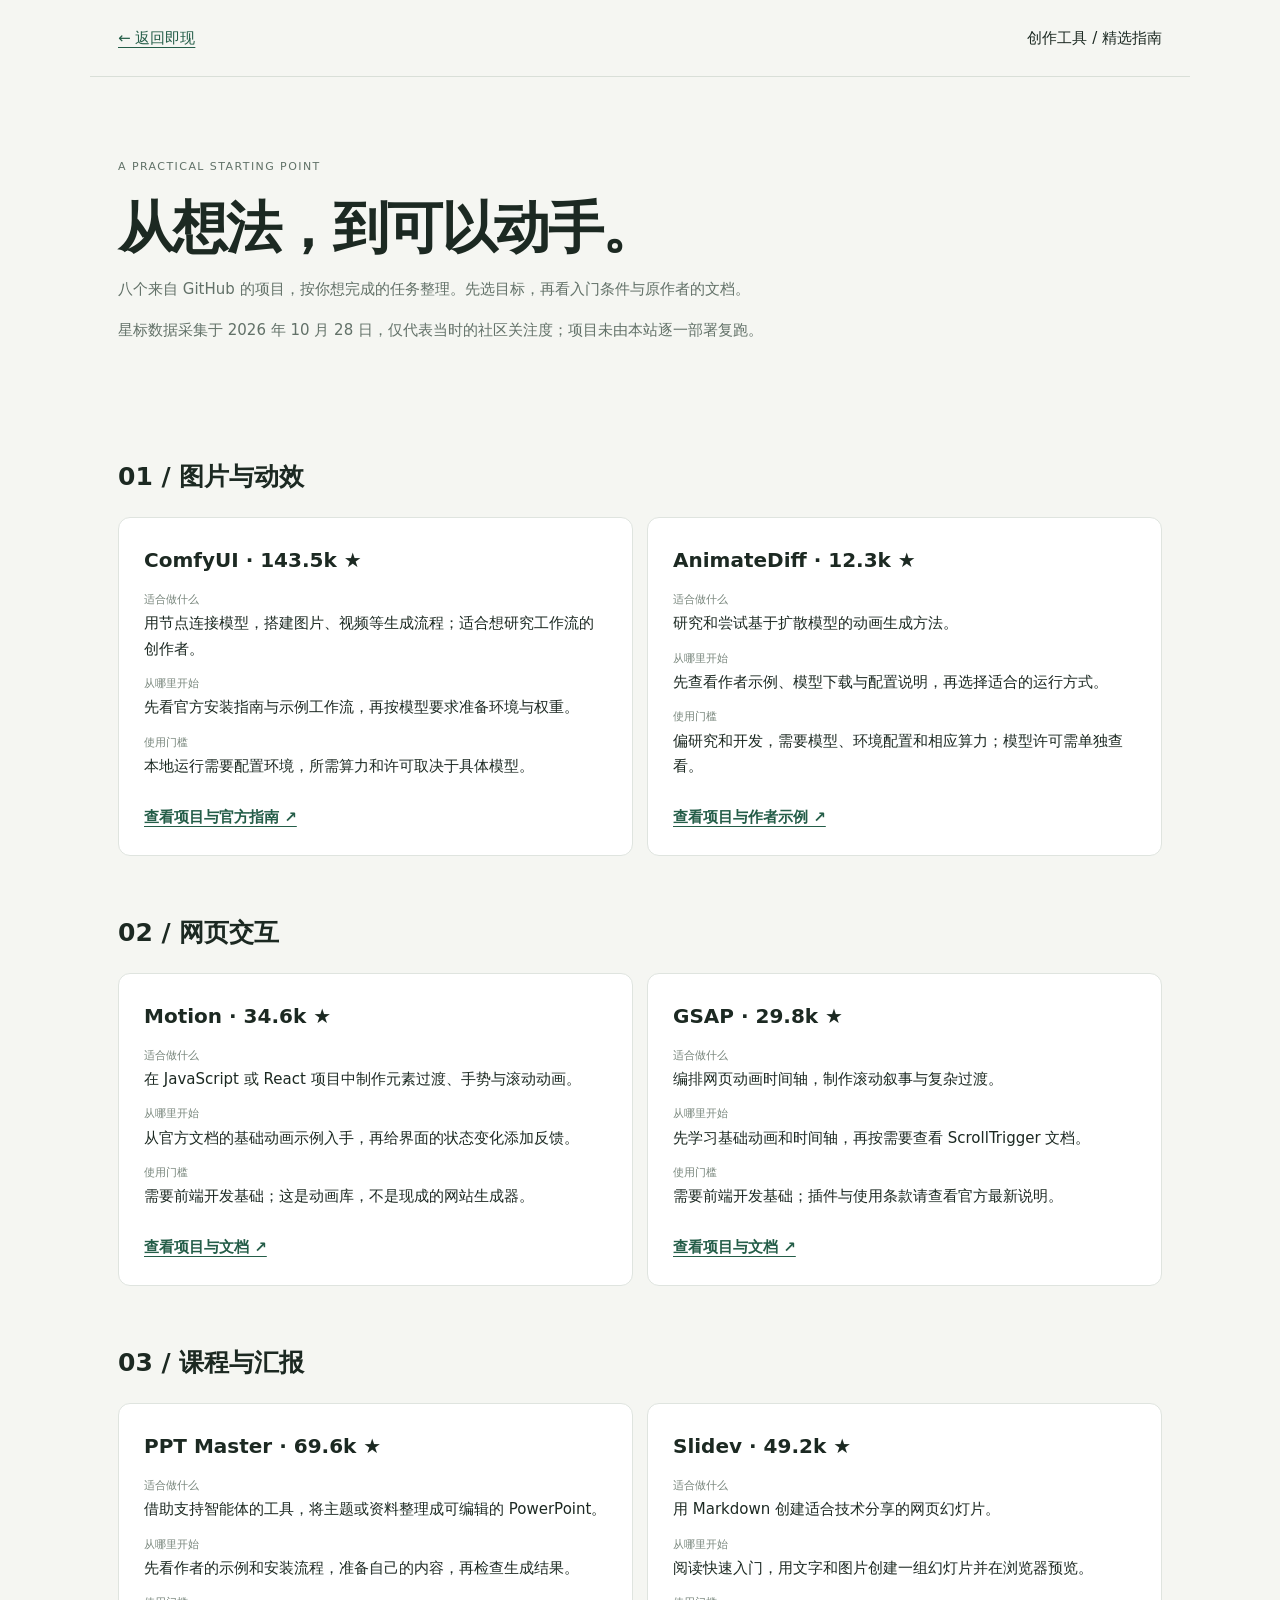
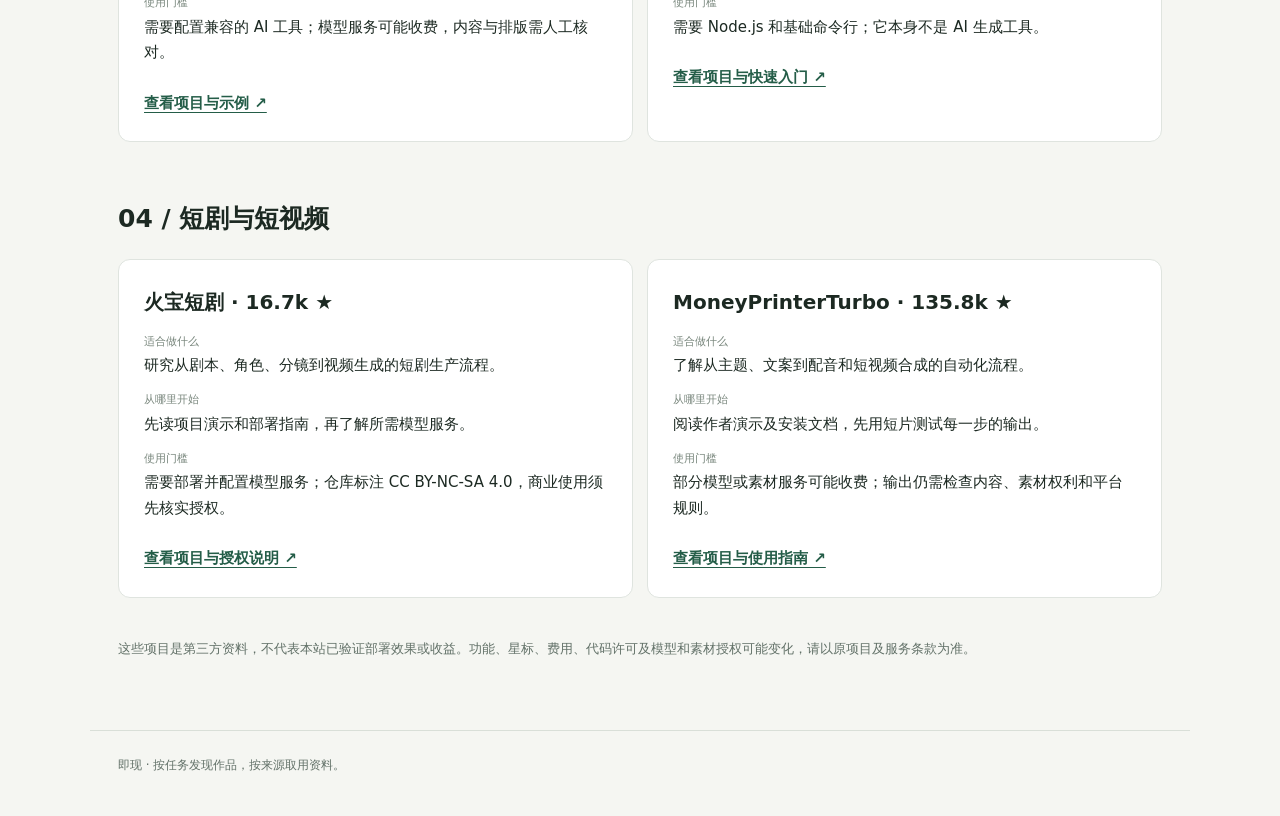
==== creative-resources.html @ a5d334bb "Publish curated creative resources and ribbon artwork" ====
<!doctype html><html lang="zh-CN"><head><meta charset="utf-8"><meta name="viewport" content="width=device-width,initial-scale=1"><title>创作工具选用指南 · 即现</title><style>
*{box-sizing:border-box}body{margin:0;background:#f5f6f2;color:#1c2922;font:15px/1.75 system-ui,'Microsoft YaHei',sans-serif}a{color:#245d48;text-underline-offset:4px}header,main,footer{max-width:1100px;margin:auto;padding:0 28px}header{padding-top:25px;padding-bottom:25px;border-bottom:1px solid #d9dfd8;display:flex;justify-content:space-between;gap:20px}.intro{padding:75px 0 42px;max-width:750px}.eyebrow{font-size:11px;letter-spacing:.13em;color:#617268}h1{font-size:clamp(34px,5vw,56px);line-height:1.2;letter-spacing:-.04em;margin:15px 0}h2{font-size:25px;margin:55px 0 18px}.intro p,.note{color:#627168}.grid{display:grid;grid-template-columns:1fr 1fr;gap:14px}article{background:white;border:1px solid #dfe4df;border-radius:12px;padding:25px;display:flex;flex-direction:column}article h3{font-size:20px;margin:0}article p{margin:12px 0}article dl{margin:0}article dt{font-size:11px;color:#78867c;margin-top:12px}article dd{margin:2px 0;line-height:1.7}article a{margin-top:22px;font-weight:600}.note{font-size:13px;margin:40px 0 70px}footer{border-top:1px solid #d9dfd8;padding-top:24px;padding-bottom:40px;font-size:12px;color:#627168}@media(max-width:650px){header,main,footer{padding-left:20px;padding-right:20px}.intro{padding:45px 0 15px}.grid{grid-template-columns:1fr}h2{margin-top:38px}}
</style></head><body><header><a href="index.html#discover">← 返回即现</a><span>创作工具 / 精选指南</span></header><main><section class="intro"><span class="eyebrow">A PRACTICAL STARTING POINT</span><h1>从想法，到可以动手。</h1><p>八个来自 GitHub 的项目，按你想完成的任务整理。先选目标，再看入门条件与原作者的文档。</p><p>星标数据采集于 2026 年 10 月 28 日，仅代表当时的社区关注度；项目未由本站逐一部署复跑。</p></section>
<h2>01 / 图片与动效</h2><div class="grid"><article><h3>ComfyUI · 143.5k ★</h3><dl><dt>适合做什么</dt><dd>用节点连接模型，搭建图片、视频等生成流程；适合想研究工作流的创作者。</dd><dt>从哪里开始</dt><dd>先看官方安装指南与示例工作流，再按模型要求准备环境与权重。</dd><dt>使用门槛</dt><dd>本地运行需要配置环境，所需算力和许可取决于具体模型。</dd></dl><a href="https://github.com/Comfy-Org/ComfyUI" target="_blank" rel="noopener noreferrer">查看项目与官方指南 ↗</a></article><article><h3>AnimateDiff · 12.3k ★</h3><dl><dt>适合做什么</dt><dd>研究和尝试基于扩散模型的动画生成方法。</dd><dt>从哪里开始</dt><dd>先查看作者示例、模型下载与配置说明，再选择适合的运行方式。</dd><dt>使用门槛</dt><dd>偏研究和开发，需要模型、环境配置和相应算力；模型许可需单独查看。</dd></dl><a href="https://github.com/guoyww/AnimateDiff" target="_blank" rel="noopener noreferrer">查看项目与作者示例 ↗</a></article></div>
<h2>02 / 网页交互</h2><div class="grid"><article><h3>Motion · 34.6k ★</h3><dl><dt>适合做什么</dt><dd>在 JavaScript 或 React 项目中制作元素过渡、手势与滚动动画。</dd><dt>从哪里开始</dt><dd>从官方文档的基础动画示例入手，再给界面的状态变化添加反馈。</dd><dt>使用门槛</dt><dd>需要前端开发基础；这是动画库，不是现成的网站生成器。</dd></dl><a href="https://github.com/motiondivision/motion" target="_blank" rel="noopener noreferrer">查看项目与文档 ↗</a></article><article><h3>GSAP · 29.8k ★</h3><dl><dt>适合做什么</dt><dd>编排网页动画时间轴，制作滚动叙事与复杂过渡。</dd><dt>从哪里开始</dt><dd>先学习基础动画和时间轴，再按需要查看 ScrollTrigger 文档。</dd><dt>使用门槛</dt><dd>需要前端开发基础；插件与使用条款请查看官方最新说明。</dd></dl><a href="https://github.com/greensock/GSAP" target="_blank" rel="noopener noreferrer">查看项目与文档 ↗</a></article></div>
<h2>03 / 课程与汇报</h2><div class="grid"><article><h3>PPT Master · 69.6k ★</h3><dl><dt>适合做什么</dt><dd>借助支持智能体的工具，将主题或资料整理成可编辑的 PowerPoint。</dd><dt>从哪里开始</dt><dd>先看作者的示例和安装流程，准备自己的内容，再检查生成结果。</dd><dt>使用门槛</dt><dd>需要配置兼容的 AI 工具；模型服务可能收费，内容与排版需人工核对。</dd></dl><a href="https://github.com/hugohe3/ppt-master" target="_blank" rel="noopener noreferrer">查看项目与示例 ↗</a></article><article><h3>Slidev · 49.2k ★</h3><dl><dt>适合做什么</dt><dd>用 Markdown 创建适合技术分享的网页幻灯片。</dd><dt>从哪里开始</dt><dd>阅读快速入门，用文字和图片创建一组幻灯片并在浏览器预览。</dd><dt>使用门槛</dt><dd>需要 Node.js 和基础命令行；它本身不是 AI 生成工具。</dd></dl><a href="https://github.com/slidevjs/slidev" target="_blank" rel="noopener noreferrer">查看项目与快速入门 ↗</a></article></div>
<h2>04 / 短剧与短视频</h2><div class="grid"><article><h3>火宝短剧 · 16.7k ★</h3><dl><dt>适合做什么</dt><dd>研究从剧本、角色、分镜到视频生成的短剧生产流程。</dd><dt>从哪里开始</dt><dd>先读项目演示和部署指南，再了解所需模型服务。</dd><dt>使用门槛</dt><dd>需要部署并配置模型服务；仓库标注 CC BY-NC-SA 4.0，商业使用须先核实授权。</dd></dl><a href="https://github.com/chatfire-AI/huobao-drama" target="_blank" rel="noopener noreferrer">查看项目与授权说明 ↗</a></article><article><h3>MoneyPrinterTurbo · 135.8k ★</h3><dl><dt>适合做什么</dt><dd>了解从主题、文案到配音和短视频合成的自动化流程。</dd><dt>从哪里开始</dt><dd>阅读作者演示及安装文档，先用短片测试每一步的输出。</dd><dt>使用门槛</dt><dd>部分模型或素材服务可能收费；输出仍需检查内容、素材权利和平台规则。</dd></dl><a href="https://github.com/harry0703/MoneyPrinterTurbo" target="_blank" rel="noopener noreferrer">查看项目与使用指南 ↗</a></article></div>
<p class="note">这些项目是第三方资料，不代表本站已验证部署效果或收益。功能、星标、费用、代码许可及模型和素材授权可能变化，请以原项目及服务条款为准。</p></main><footer>即现 · 按任务发现作品，按来源取用资料。</footer></body></html>
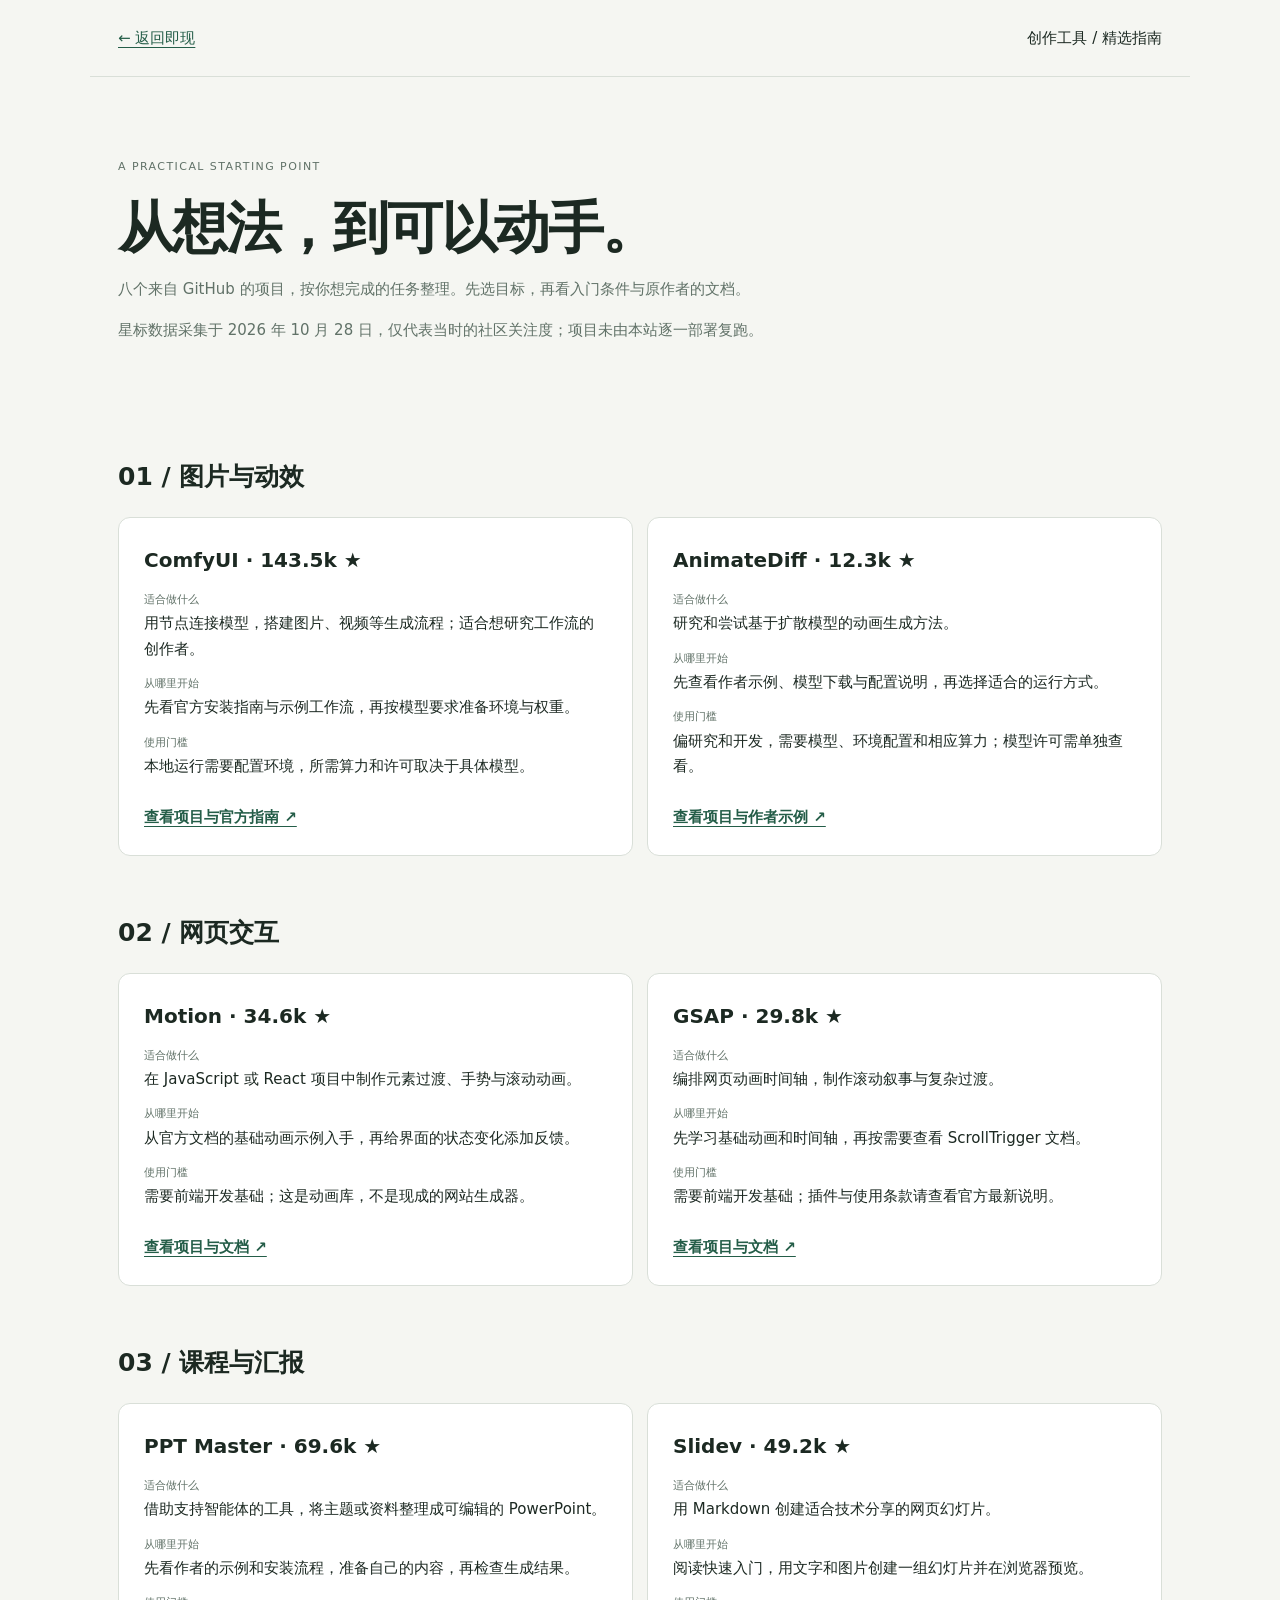
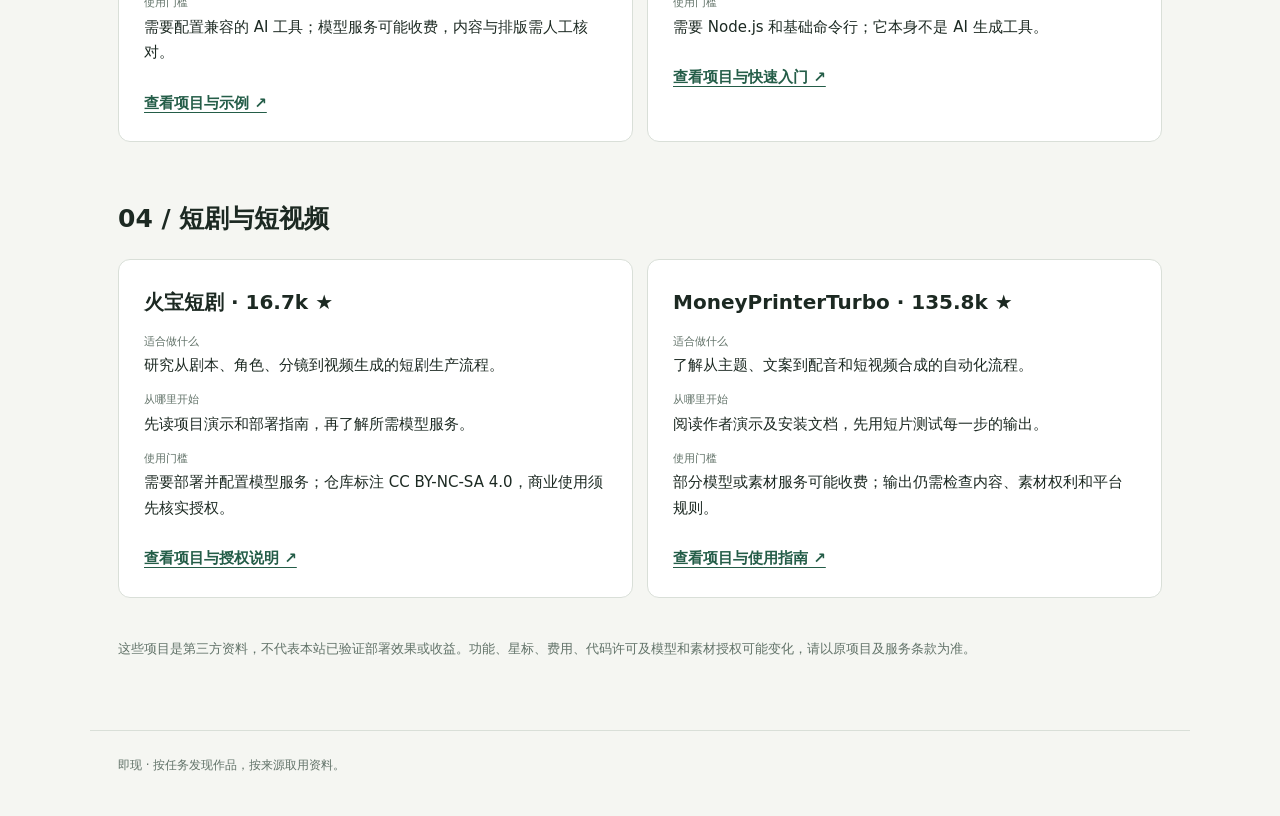
==== commit bc80dfbb: "Publish creative-resources.html" ====
--- a/creative-resources.html
+++ b/creative-resources.html
@@ -1,5 +1,6 @@
-<!doctype html><html lang="zh-CN"><head><meta charset="utf-8"><meta name="viewport" content="width=device-width,initial-scale=1"><title>创作工具选用指南 · 即现</title><style>
-*{box-sizing:border-box}body{margin:0;background:#f5f6f2;color:#1c2922;font:15px/1.75 system-ui,'Microsoft YaHei',sans-serif}a{color:#245d48;text-underline-offset:4px}header,main,footer{max-width:1100px;margin:auto;padding:0 28px}header{padding-top:25px;padding-bottom:25px;border-bottom:1px solid #d9dfd8;display:flex;justify-content:space-between;gap:20px}.intro{padding:75px 0 42px;max-width:750px}.eyebrow{font-size:11px;letter-spacing:.13em;color:#617268}h1{font-size:clamp(34px,5vw,56px);line-height:1.2;letter-spacing:-.04em;margin:15px 0}h2{font-size:25px;margin:55px 0 18px}.intro p,.note{color:#627168}.grid{display:grid;grid-template-columns:1fr 1fr;gap:14px}article{background:white;border:1px solid #dfe4df;border-radius:12px;padding:25px;display:flex;flex-direction:column}article h3{font-size:20px;margin:0}article p{margin:12px 0}article dl{margin:0}article dt{font-size:11px;color:#78867c;margin-top:12px}article dd{margin:2px 0;line-height:1.7}article a{margin-top:22px;font-weight:600}.note{font-size:13px;margin:40px 0 70px}footer{border-top:1px solid #d9dfd8;padding-top:24px;padding-bottom:40px;font-size:12px;color:#627168}@media(max-width:650px){header,main,footer{padding-left:20px;padding-right:20px}.intro{padding:45px 0 15px}.grid{grid-template-columns:1fr}h2{margin-top:38px}}
+<!doctype html><html lang="zh-CN"><head><meta charset="utf-8"><meta name="viewport" content="width=device-width,initial-scale=1"><script>try{var p=new URLSearchParams(location.search).get("theme")||localStorage.getItem("jixian-theme")||(matchMedia("(prefers-color-scheme:dark)").matches?"dark":"light");document.documentElement.dataset.theme=p==="dark"?"dark":"light"}catch(e){}</script><title>创作工具选用指南 · 即现</title><style>
+:root{--bg:#f5f6f2;--surface:#fff;--text:#1c2922;--muted:#617268;--line:#d9dfd8;--accent:#245d48}:root[data-theme=dark]{--bg:#141d19;--surface:#1c2821;--text:#eef3eb;--muted:#b1bfb4;--line:#3a4b40;--accent:#c3e497}
+*{box-sizing:border-box}body{margin:0;background:var(--bg);color:var(--text);font:15px/1.75 system-ui,'Microsoft YaHei',sans-serif}a{color:var(--accent);text-underline-offset:4px}header,main,footer{max-width:1100px;margin:auto;padding:0 28px}header{padding-top:25px;padding-bottom:25px;border-bottom:1px solid var(--line);display:flex;justify-content:space-between;gap:20px}.intro{padding:75px 0 42px;max-width:750px}.eyebrow{font-size:11px;letter-spacing:.13em;color:var(--muted)}h1{font-size:clamp(34px,5vw,56px);line-height:1.2;letter-spacing:-.04em;margin:15px 0}h2{font-size:25px;margin:55px 0 18px}.intro p,.note{color:var(--muted)}.grid{display:grid;grid-template-columns:1fr 1fr;gap:14px}article{background:var(--surface);border:1px solid var(--line);border-radius:12px;padding:25px;display:flex;flex-direction:column}article h3{font-size:20px;margin:0}article p{margin:12px 0}article dl{margin:0}article dt{font-size:11px;color:var(--muted);margin-top:12px}article dd{margin:2px 0;line-height:1.7}article a{margin-top:22px;font-weight:600}.note{font-size:13px;margin:40px 0 70px}footer{border-top:1px solid var(--line);padding-top:24px;padding-bottom:40px;font-size:12px;color:var(--muted)}@media(max-width:650px){header,main,footer{padding-left:20px;padding-right:20px}.intro{padding:45px 0 15px}.grid{grid-template-columns:1fr}h2{margin-top:38px}}
 </style></head><body><header><a href="index.html#discover">← 返回即现</a><span>创作工具 / 精选指南</span></header><main><section class="intro"><span class="eyebrow">A PRACTICAL STARTING POINT</span><h1>从想法，到可以动手。</h1><p>八个来自 GitHub 的项目，按你想完成的任务整理。先选目标，再看入门条件与原作者的文档。</p><p>星标数据采集于 2026 年 10 月 28 日，仅代表当时的社区关注度；项目未由本站逐一部署复跑。</p></section>
 <h2>01 / 图片与动效</h2><div class="grid"><article><h3>ComfyUI · 143.5k ★</h3><dl><dt>适合做什么</dt><dd>用节点连接模型，搭建图片、视频等生成流程；适合想研究工作流的创作者。</dd><dt>从哪里开始</dt><dd>先看官方安装指南与示例工作流，再按模型要求准备环境与权重。</dd><dt>使用门槛</dt><dd>本地运行需要配置环境，所需算力和许可取决于具体模型。</dd></dl><a href="https://github.com/Comfy-Org/ComfyUI" target="_blank" rel="noopener noreferrer">查看项目与官方指南 ↗</a></article><article><h3>AnimateDiff · 12.3k ★</h3><dl><dt>适合做什么</dt><dd>研究和尝试基于扩散模型的动画生成方法。</dd><dt>从哪里开始</dt><dd>先查看作者示例、模型下载与配置说明，再选择适合的运行方式。</dd><dt>使用门槛</dt><dd>偏研究和开发，需要模型、环境配置和相应算力；模型许可需单独查看。</dd></dl><a href="https://github.com/guoyww/AnimateDiff" target="_blank" rel="noopener noreferrer">查看项目与作者示例 ↗</a></article></div>
 <h2>02 / 网页交互</h2><div class="grid"><article><h3>Motion · 34.6k ★</h3><dl><dt>适合做什么</dt><dd>在 JavaScript 或 React 项目中制作元素过渡、手势与滚动动画。</dd><dt>从哪里开始</dt><dd>从官方文档的基础动画示例入手，再给界面的状态变化添加反馈。</dd><dt>使用门槛</dt><dd>需要前端开发基础；这是动画库，不是现成的网站生成器。</dd></dl><a href="https://github.com/motiondivision/motion" target="_blank" rel="noopener noreferrer">查看项目与文档 ↗</a></article><article><h3>GSAP · 29.8k ★</h3><dl><dt>适合做什么</dt><dd>编排网页动画时间轴，制作滚动叙事与复杂过渡。</dd><dt>从哪里开始</dt><dd>先学习基础动画和时间轴，再按需要查看 ScrollTrigger 文档。</dd><dt>使用门槛</dt><dd>需要前端开发基础；插件与使用条款请查看官方最新说明。</dd></dl><a href="https://github.com/greensock/GSAP" target="_blank" rel="noopener noreferrer">查看项目与文档 ↗</a></article></div>
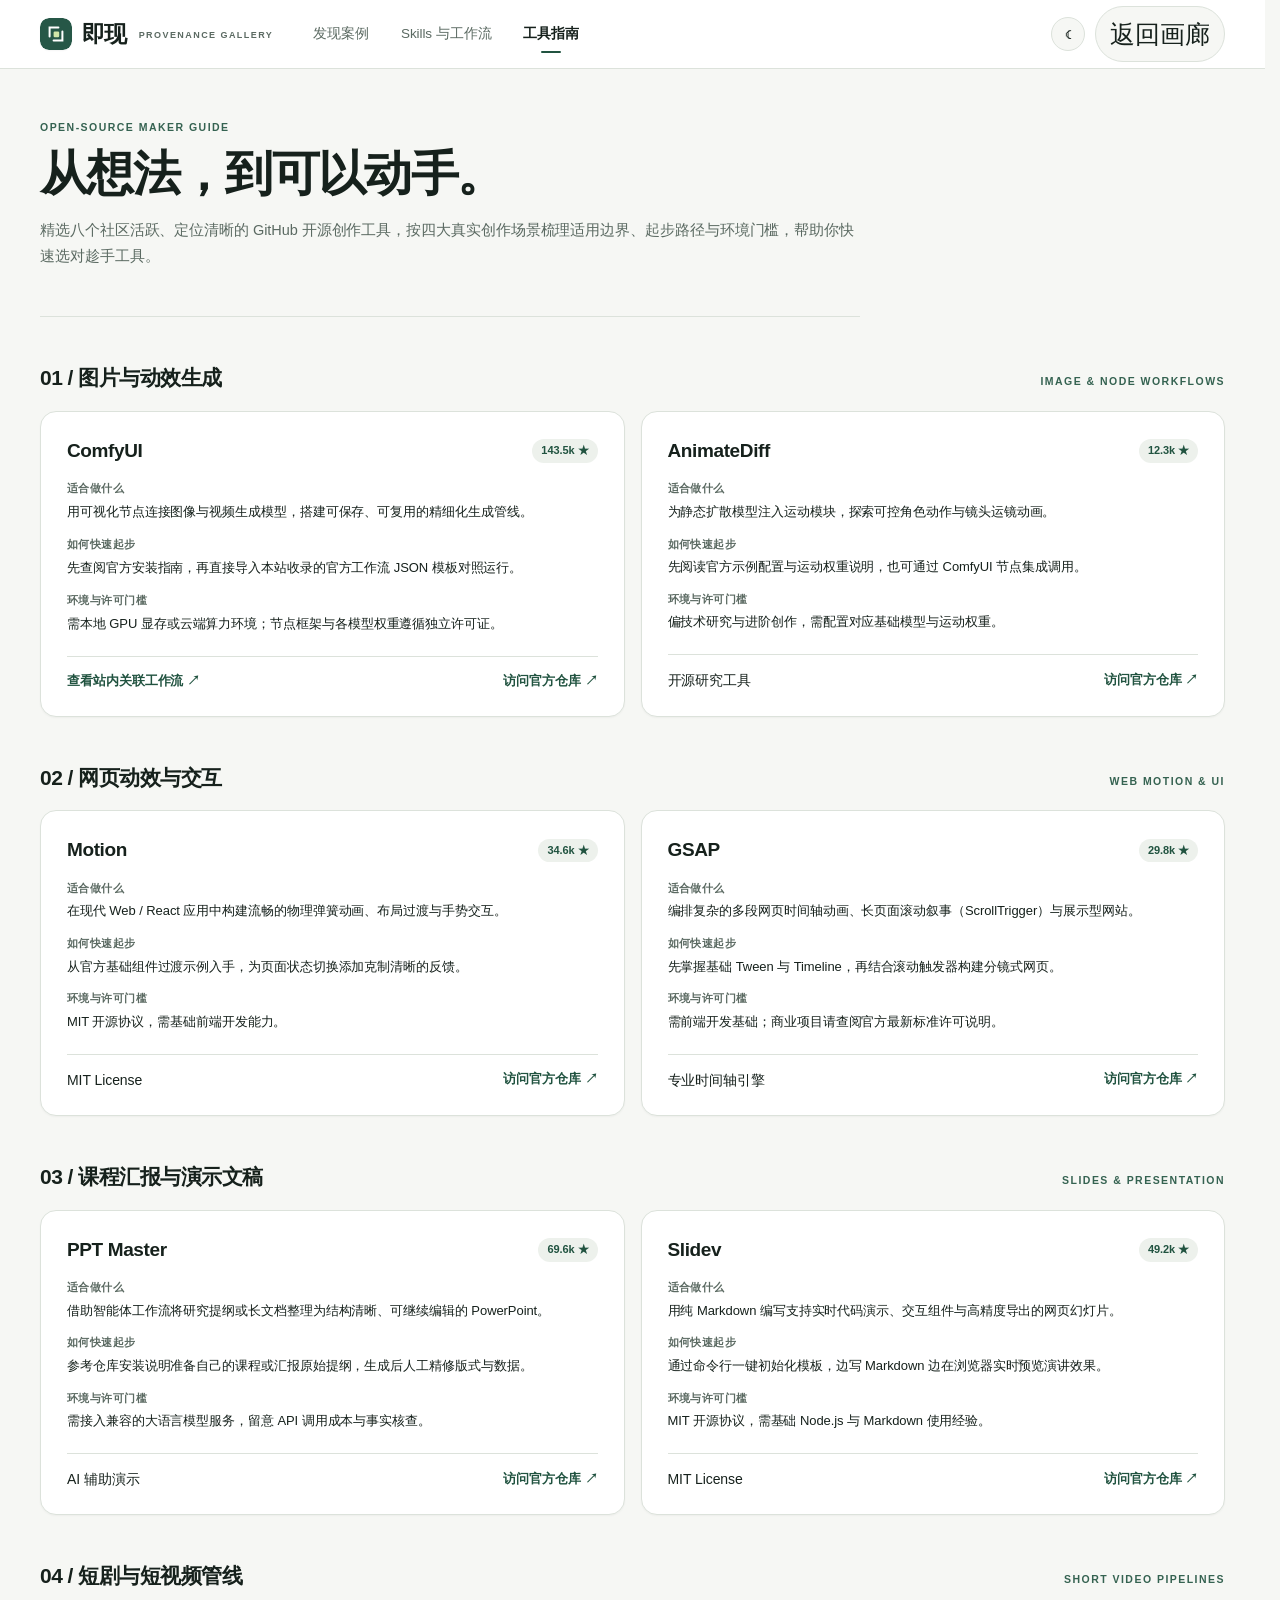
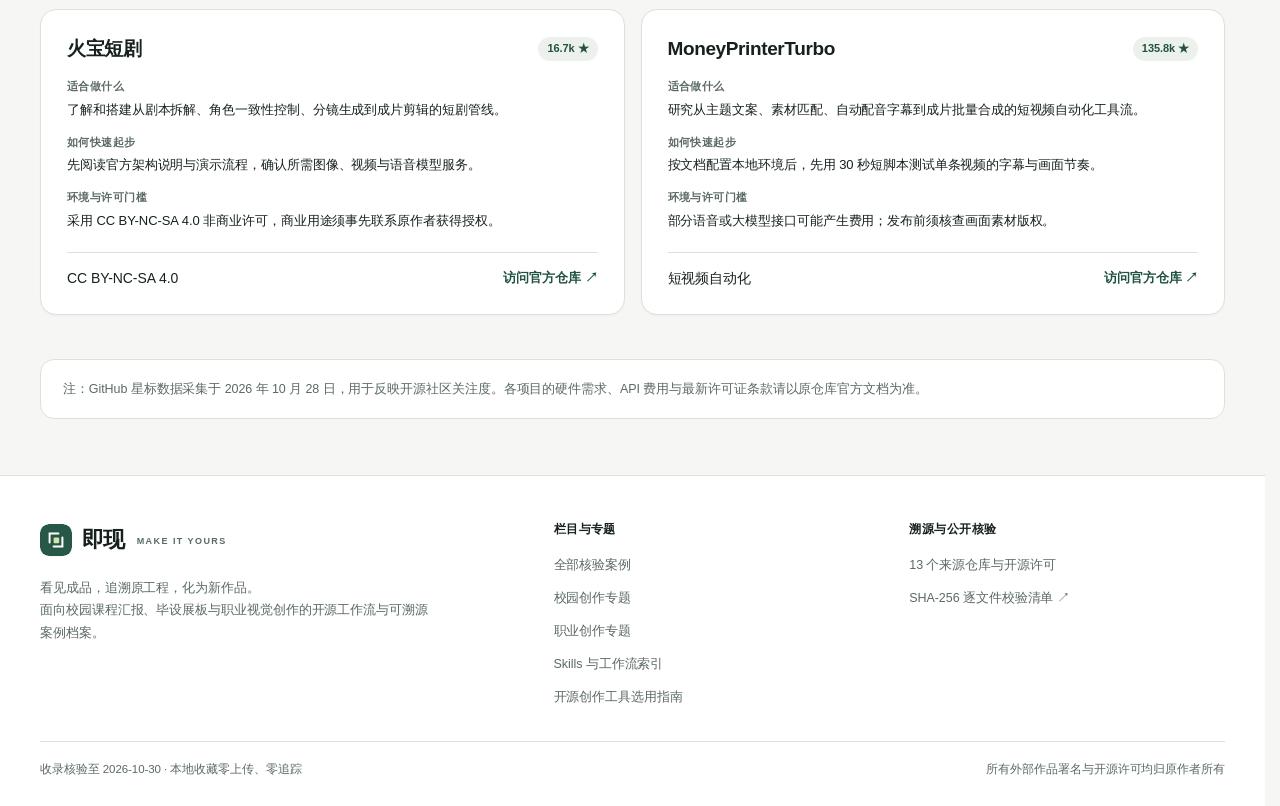
==== commit eecb43bd: "Publish creative-resources.html" ====
--- a/creative-resources.html
+++ b/creative-resources.html
@@ -1,9 +1,106 @@
-<!doctype html><html lang="zh-CN"><head><meta charset="utf-8"><meta name="viewport" content="width=device-width,initial-scale=1"><script>try{var p=new URLSearchParams(location.search).get("theme")||localStorage.getItem("jixian-theme")||(matchMedia("(prefers-color-scheme:dark)").matches?"dark":"light");document.documentElement.dataset.theme=p==="dark"?"dark":"light"}catch(e){}</script><title>创作工具选用指南 · 即现</title><style>
-:root{--bg:#f5f6f2;--surface:#fff;--text:#1c2922;--muted:#617268;--line:#d9dfd8;--accent:#245d48}:root[data-theme=dark]{--bg:#141d19;--surface:#1c2821;--text:#eef3eb;--muted:#b1bfb4;--line:#3a4b40;--accent:#c3e497}
-*{box-sizing:border-box}body{margin:0;background:var(--bg);color:var(--text);font:15px/1.75 system-ui,'Microsoft YaHei',sans-serif}a{color:var(--accent);text-underline-offset:4px}header,main,footer{max-width:1100px;margin:auto;padding:0 28px}header{padding-top:25px;padding-bottom:25px;border-bottom:1px solid var(--line);display:flex;justify-content:space-between;gap:20px}.intro{padding:75px 0 42px;max-width:750px}.eyebrow{font-size:11px;letter-spacing:.13em;color:var(--muted)}h1{font-size:clamp(34px,5vw,56px);line-height:1.2;letter-spacing:-.04em;margin:15px 0}h2{font-size:25px;margin:55px 0 18px}.intro p,.note{color:var(--muted)}.grid{display:grid;grid-template-columns:1fr 1fr;gap:14px}article{background:var(--surface);border:1px solid var(--line);border-radius:12px;padding:25px;display:flex;flex-direction:column}article h3{font-size:20px;margin:0}article p{margin:12px 0}article dl{margin:0}article dt{font-size:11px;color:var(--muted);margin-top:12px}article dd{margin:2px 0;line-height:1.7}article a{margin-top:22px;font-weight:600}.note{font-size:13px;margin:40px 0 70px}footer{border-top:1px solid var(--line);padding-top:24px;padding-bottom:40px;font-size:12px;color:var(--muted)}@media(max-width:650px){header,main,footer{padding-left:20px;padding-right:20px}.intro{padding:45px 0 15px}.grid{grid-template-columns:1fr}h2{margin-top:38px}}
-</style></head><body><header><a href="index.html#discover">← 返回即现</a><span>创作工具 / 精选指南</span></header><main><section class="intro"><span class="eyebrow">A PRACTICAL STARTING POINT</span><h1>从想法，到可以动手。</h1><p>八个来自 GitHub 的项目，按你想完成的任务整理。先选目标，再看入门条件与原作者的文档。</p><p>星标数据采集于 2026 年 10 月 28 日，仅代表当时的社区关注度；项目未由本站逐一部署复跑。</p></section>
-<h2>01 / 图片与动效</h2><div class="grid"><article><h3>ComfyUI · 143.5k ★</h3><dl><dt>适合做什么</dt><dd>用节点连接模型，搭建图片、视频等生成流程；适合想研究工作流的创作者。</dd><dt>从哪里开始</dt><dd>先看官方安装指南与示例工作流，再按模型要求准备环境与权重。</dd><dt>使用门槛</dt><dd>本地运行需要配置环境，所需算力和许可取决于具体模型。</dd></dl><a href="https://github.com/Comfy-Org/ComfyUI" target="_blank" rel="noopener noreferrer">查看项目与官方指南 ↗</a></article><article><h3>AnimateDiff · 12.3k ★</h3><dl><dt>适合做什么</dt><dd>研究和尝试基于扩散模型的动画生成方法。</dd><dt>从哪里开始</dt><dd>先查看作者示例、模型下载与配置说明，再选择适合的运行方式。</dd><dt>使用门槛</dt><dd>偏研究和开发，需要模型、环境配置和相应算力；模型许可需单独查看。</dd></dl><a href="https://github.com/guoyww/AnimateDiff" target="_blank" rel="noopener noreferrer">查看项目与作者示例 ↗</a></article></div>
-<h2>02 / 网页交互</h2><div class="grid"><article><h3>Motion · 34.6k ★</h3><dl><dt>适合做什么</dt><dd>在 JavaScript 或 React 项目中制作元素过渡、手势与滚动动画。</dd><dt>从哪里开始</dt><dd>从官方文档的基础动画示例入手，再给界面的状态变化添加反馈。</dd><dt>使用门槛</dt><dd>需要前端开发基础；这是动画库，不是现成的网站生成器。</dd></dl><a href="https://github.com/motiondivision/motion" target="_blank" rel="noopener noreferrer">查看项目与文档 ↗</a></article><article><h3>GSAP · 29.8k ★</h3><dl><dt>适合做什么</dt><dd>编排网页动画时间轴，制作滚动叙事与复杂过渡。</dd><dt>从哪里开始</dt><dd>先学习基础动画和时间轴，再按需要查看 ScrollTrigger 文档。</dd><dt>使用门槛</dt><dd>需要前端开发基础；插件与使用条款请查看官方最新说明。</dd></dl><a href="https://github.com/greensock/GSAP" target="_blank" rel="noopener noreferrer">查看项目与文档 ↗</a></article></div>
-<h2>03 / 课程与汇报</h2><div class="grid"><article><h3>PPT Master · 69.6k ★</h3><dl><dt>适合做什么</dt><dd>借助支持智能体的工具，将主题或资料整理成可编辑的 PowerPoint。</dd><dt>从哪里开始</dt><dd>先看作者的示例和安装流程，准备自己的内容，再检查生成结果。</dd><dt>使用门槛</dt><dd>需要配置兼容的 AI 工具；模型服务可能收费，内容与排版需人工核对。</dd></dl><a href="https://github.com/hugohe3/ppt-master" target="_blank" rel="noopener noreferrer">查看项目与示例 ↗</a></article><article><h3>Slidev · 49.2k ★</h3><dl><dt>适合做什么</dt><dd>用 Markdown 创建适合技术分享的网页幻灯片。</dd><dt>从哪里开始</dt><dd>阅读快速入门，用文字和图片创建一组幻灯片并在浏览器预览。</dd><dt>使用门槛</dt><dd>需要 Node.js 和基础命令行；它本身不是 AI 生成工具。</dd></dl><a href="https://github.com/slidevjs/slidev" target="_blank" rel="noopener noreferrer">查看项目与快速入门 ↗</a></article></div>
-<h2>04 / 短剧与短视频</h2><div class="grid"><article><h3>火宝短剧 · 16.7k ★</h3><dl><dt>适合做什么</dt><dd>研究从剧本、角色、分镜到视频生成的短剧生产流程。</dd><dt>从哪里开始</dt><dd>先读项目演示和部署指南，再了解所需模型服务。</dd><dt>使用门槛</dt><dd>需要部署并配置模型服务；仓库标注 CC BY-NC-SA 4.0，商业使用须先核实授权。</dd></dl><a href="https://github.com/chatfire-AI/huobao-drama" target="_blank" rel="noopener noreferrer">查看项目与授权说明 ↗</a></article><article><h3>MoneyPrinterTurbo · 135.8k ★</h3><dl><dt>适合做什么</dt><dd>了解从主题、文案到配音和短视频合成的自动化流程。</dd><dt>从哪里开始</dt><dd>阅读作者演示及安装文档，先用短片测试每一步的输出。</dd><dt>使用门槛</dt><dd>部分模型或素材服务可能收费；输出仍需检查内容、素材权利和平台规则。</dd></dl><a href="https://github.com/harry0703/MoneyPrinterTurbo" target="_blank" rel="noopener noreferrer">查看项目与使用指南 ↗</a></article></div>
-<p class="note">这些项目是第三方资料，不代表本站已验证部署效果或收益。功能、星标、费用、代码许可及模型和素材授权可能变化，请以原项目及服务条款为准。</p></main><footer>即现 · 按任务发现作品，按来源取用资料。</footer></body></html>
+<!doctype html>
+<html lang="zh-CN" data-theme="light">
+<head>
+<meta charset="utf-8">
+<meta name="viewport" content="width=device-width,initial-scale=1">
+<script>try{var p=new URLSearchParams(location.search).get("theme")||localStorage.getItem("jixian-theme")||(matchMedia("(prefers-color-scheme:dark)").matches?"dark":"light");document.documentElement.dataset.theme=p==="dark"?"dark":"light"}catch(e){}</script>
+<title>开源创作工具选用指南 · 即现</title>
+<link rel="stylesheet" href="styles.css">
+<link rel="stylesheet" href="task-discovery.css">
+<link rel="stylesheet" href="design.css">
+<link rel="stylesheet" href="motion.css">
+<link rel="icon" type="image/svg+xml" href="assets/jixian-mark.svg">
+<style>
+.guide-hero{padding:52px 0 36px;border-bottom:1px solid var(--line);max-width:820px}
+.guide-hero h1{font-size:clamp(32px,4.2vw,48px);font-weight:700;letter-spacing:-.035em;line-height:1.2;margin:12px 0 14px}
+.guide-hero p{font-size:14.5px;line-height:1.85;color:var(--muted);margin:0 0 10px}
+.guide-group{margin:44px 0}
+.guide-group-head{display:flex;align-items:baseline;justify-content:space-between;gap:12px;margin-bottom:16px}
+.guide-group-head h2{font-size:21px;font-weight:700;letter-spacing:-.025em;margin:0}
+.guide-grid{display:grid;grid-template-columns:repeat(2,minmax(0,1fr));gap:16px}
+.guide-card{background:var(--surface);border:1px solid var(--line);border-radius:16px;padding:24px 26px;display:flex;flex-direction:column;box-shadow:var(--shadow-xs)}
+.guide-card-top{display:flex;align-items:center;justify-content:space-between;gap:12px;margin-bottom:14px}
+.guide-card-top h3{margin:0;font-size:19px;font-weight:700;letter-spacing:-.02em}
+.star-pill{font-size:11px;font-weight:600;padding:3px 9px;border-radius:99px;background:var(--soft);color:var(--accent);font-variant-numeric:tabular-nums}
+.guide-card dl{margin:0;display:grid;gap:12px;flex:1}
+.guide-card dt{font-size:11px;font-weight:600;letter-spacing:.04em;color:var(--muted)}
+.guide-card dd{margin:3px 0 0;font-size:13px;line-height:1.75;color:var(--text)}
+.guide-card-foot{margin-top:20px;padding-top:14px;border-top:1px solid var(--line);display:flex;align-items:center;justify-content:space-between}
+.guide-card-foot a{color:var(--accent);font-size:13px;font-weight:600}
+.guide-card-foot a:hover{text-decoration:underline;text-underline-offset:3px}
+.guide-note{background:var(--surface);border:1px solid var(--line);border-radius:14px;padding:18px 22px;font-size:12.5px;color:var(--muted);line-height:1.8;margin:40px 0 20px}
+@media(max-width:760px){.guide-grid{grid-template-columns:1fr}}
+</style>
+</head>
+<body>
+<header class="site-header-wrap"><div class="header"><a class="brand" href="index.html#discover"><img class="brand-mark" src="assets/jixian-mark.svg" alt="" width="34" height="34">即现<span class="brand-en">PROVENANCE GALLERY</span></a><nav aria-label="主要导航"><a href="index.html#discover">发现案例</a><a href="index.html#methods">Skills 与工作流</a><a href="creative-resources.html" class="active" aria-current="page">工具指南</a></nav><div class="header-actions"><button type="button" class="theme-toggle" id="sub-theme-toggle" aria-label="切换深浅色主题">☾</button><a class="saved-link" href="index.html#discover"><span>返回画廊</span></a></div></div></header>
+
+<main>
+  <section class="guide-hero">
+    <div class="eyebrow">OPEN-SOURCE MAKER GUIDE</div>
+    <h1>从想法，到可以动手。</h1>
+    <p>精选八个社区活跃、定位清晰的 GitHub 开源创作工具，按四大真实创作场景梳理适用边界、起步路径与环境门槛，帮助你快速选对趁手工具。</p>
+  </section>
+
+  <section class="guide-group">
+    <div class="guide-group-head"><h2>01 / 图片与动效生成</h2><span class="eyebrow">IMAGE &amp; NODE WORKFLOWS</span></div>
+    <div class="guide-grid">
+      <article class="guide-card"><div class="guide-card-top"><h3>ComfyUI</h3><span class="star-pill">143.5k ★</span></div><dl><div><dt>适合做什么</dt><dd>用可视化节点连接图像与视频生成模型，搭建可保存、可复用的精细化生成管线。</dd></div><div><dt>如何快速起步</dt><dd>先查阅官方安装指南，再直接导入本站收录的官方工作流 JSON 模板对照运行。</dd></div><div><dt>环境与许可门槛</dt><dd>需本地 GPU 显存或云端算力环境；节点框架与各模型权重遵循独立许可证。</dd></div></dl><div class="guide-card-foot"><a href="index.html#methods">查看站内关联工作流 ↗</a><a href="https://github.com/Comfy-Org/ComfyUI" target="_blank" rel="noopener noreferrer">访问官方仓库 ↗</a></div></article>
+
+      <article class="guide-card"><div class="guide-card-top"><h3>AnimateDiff</h3><span class="star-pill">12.3k ★</span></div><dl><div><dt>适合做什么</dt><dd>为静态扩散模型注入运动模块，探索可控角色动作与镜头运镜动画。</dd></div><div><dt>如何快速起步</dt><dd>先阅读官方示例配置与运动权重说明，也可通过 ComfyUI 节点集成调用。</dd></div><div><dt>环境与许可门槛</dt><dd>偏技术研究与进阶创作，需配置对应基础模型与运动权重。</dd></div></dl><div class="guide-card-foot"><span>开源研究工具</span><a href="https://github.com/guoyww/AnimateDiff" target="_blank" rel="noopener noreferrer">访问官方仓库 ↗</a></div></article>
+    </div>
+  </section>
+
+  <section class="guide-group">
+    <div class="guide-group-head"><h2>02 / 网页动效与交互</h2><span class="eyebrow">WEB MOTION &amp; UI</span></div>
+    <div class="guide-grid">
+      <article class="guide-card"><div class="guide-card-top"><h3>Motion</h3><span class="star-pill">34.6k ★</span></div><dl><div><dt>适合做什么</dt><dd>在现代 Web / React 应用中构建流畅的物理弹簧动画、布局过渡与手势交互。</dd></div><div><dt>如何快速起步</dt><dd>从官方基础组件过渡示例入手，为页面状态切换添加克制清晰的反馈。</dd></div><div><dt>环境与许可门槛</dt><dd>MIT 开源协议，需基础前端开发能力。</dd></div></dl><div class="guide-card-foot"><span>MIT License</span><a href="https://github.com/motiondivision/motion" target="_blank" rel="noopener noreferrer">访问官方仓库 ↗</a></div></article>
+
+      <article class="guide-card"><div class="guide-card-top"><h3>GSAP</h3><span class="star-pill">29.8k ★</span></div><dl><div><dt>适合做什么</dt><dd>编排复杂的多段网页时间轴动画、长页面滚动叙事（ScrollTrigger）与展示型网站。</dd></div><div><dt>如何快速起步</dt><dd>先掌握基础 Tween 与 Timeline，再结合滚动触发器构建分镜式网页。</dd></div><div><dt>环境与许可门槛</dt><dd>需前端开发基础；商业项目请查阅官方最新标准许可说明。</dd></div></dl><div class="guide-card-foot"><span>专业时间轴引擎</span><a href="https://github.com/greensock/GSAP" target="_blank" rel="noopener noreferrer">访问官方仓库 ↗</a></div></article>
+    </div>
+  </section>
+
+  <section class="guide-group">
+    <div class="guide-group-head"><h2>03 / 课程汇报与演示文稿</h2><span class="eyebrow">SLIDES &amp; PRESENTATION</span></div>
+    <div class="guide-grid">
+      <article class="guide-card"><div class="guide-card-top"><h3>PPT Master</h3><span class="star-pill">69.6k ★</span></div><dl><div><dt>适合做什么</dt><dd>借助智能体工作流将研究提纲或长文档整理为结构清晰、可继续编辑的 PowerPoint。</dd></div><div><dt>如何快速起步</dt><dd>参考仓库安装说明准备自己的课程或汇报原始提纲，生成后人工精修版式与数据。</dd></div><div><dt>环境与许可门槛</dt><dd>需接入兼容的大语言模型服务，留意 API 调用成本与事实核查。</dd></div></dl><div class="guide-card-foot"><span>AI 辅助演示</span><a href="https://github.com/hugohe3/ppt-master" target="_blank" rel="noopener noreferrer">访问官方仓库 ↗</a></div></article>
+
+      <article class="guide-card"><div class="guide-card-top"><h3>Slidev</h3><span class="star-pill">49.2k ★</span></div><dl><div><dt>适合做什么</dt><dd>用纯 Markdown 编写支持实时代码演示、交互组件与高精度导出的网页幻灯片。</dd></div><div><dt>如何快速起步</dt><dd>通过命令行一键初始化模板，边写 Markdown 边在浏览器实时预览演讲效果。</dd></div><div><dt>环境与许可门槛</dt><dd>MIT 开源协议，需基础 Node.js 与 Markdown 使用经验。</dd></div></dl><div class="guide-card-foot"><span>MIT License</span><a href="https://github.com/slidevjs/slidev" target="_blank" rel="noopener noreferrer">访问官方仓库 ↗</a></div></article>
+    </div>
+  </section>
+
+  <section class="guide-group">
+    <div class="guide-group-head"><h2>04 / 短剧与短视频管线</h2><span class="eyebrow">SHORT VIDEO PIPELINES</span></div>
+    <div class="guide-grid">
+      <article class="guide-card"><div class="guide-card-top"><h3>火宝短剧</h3><span class="star-pill">16.7k ★</span></div><dl><div><dt>适合做什么</dt><dd>了解和搭建从剧本拆解、角色一致性控制、分镜生成到成片剪辑的短剧管线。</dd></div><div><dt>如何快速起步</dt><dd>先阅读官方架构说明与演示流程，确认所需图像、视频与语音模型服务。</dd></div><div><dt>环境与许可门槛</dt><dd>采用 CC BY-NC-SA 4.0 非商业许可，商业用途须事先联系原作者获得授权。</dd></div></dl><div class="guide-card-foot"><span>CC BY-NC-SA 4.0</span><a href="https://github.com/chatfire-AI/huobao-drama" target="_blank" rel="noopener noreferrer">访问官方仓库 ↗</a></div></article>
+
+      <article class="guide-card"><div class="guide-card-top"><h3>MoneyPrinterTurbo</h3><span class="star-pill">135.8k ★</span></div><dl><div><dt>适合做什么</dt><dd>研究从主题文案、素材匹配、自动配音字幕到成片批量合成的短视频自动化工具流。</dd></div><div><dt>如何快速起步</dt><dd>按文档配置本地环境后，先用 30 秒短脚本测试单条视频的字幕与画面节奏。</dd></div><div><dt>环境与许可门槛</dt><dd>部分语音或大模型接口可能产生费用；发布前须核查画面素材版权。</dd></div></dl><div class="guide-card-foot"><span>短视频自动化</span><a href="https://github.com/harry0703/MoneyPrinterTurbo" target="_blank" rel="noopener noreferrer">访问官方仓库 ↗</a></div></article>
+    </div>
+  </section>
+
+  <div class="guide-note">注：GitHub 星标数据采集于 2026 年 10 月 28 日，用于反映开源社区关注度。各项目的硬件需求、API 费用与最新许可证条款请以原仓库官方文档为准。</div>
+</main>
+
+<footer class="site-footer-wrap"><div class="site-footer"><div class="footer-col footer-brand"><a class="brand" href="index.html#discover"><img class="brand-mark" src="assets/jixian-mark.svg" alt="" width="30" height="30">即现<span class="brand-en">MAKE IT YOURS</span></a><p>看见成品，追溯原工程，化为新作品。<br>面向校园课程汇报、毕设展板与职业视觉创作的开源工作流与可溯源案例档案。</p></div><div class="footer-col"><h4>栏目与专题</h4><a href="index.html#discover">全部核验案例</a><a href="index.html#discover?audience=campus">校园创作专题</a><a href="index.html#discover?audience=professional">职业创作专题</a><a href="index.html#methods">Skills 与工作流索引</a><a href="creative-resources.html">开源创作工具选用指南</a></div><div class="footer-col"><h4>溯源与公开核验</h4><a href="credits.html">13 个来源仓库与开源许可</a><a href="assets/sources/manifest.json" target="_blank" rel="noopener noreferrer">SHA-256 逐文件校验清单 ↗</a></div></div><div class="footer-bottom"><span>收录核验至 2026-10-30 · 本地收藏零上传、零追踪</span><span>所有外部作品署名与开源许可均归原作者所有</span></div></footer>
+
+<script>
+(function(){
+  var btn = document.getElementById("sub-theme-toggle");
+  function syncBtn(){
+    var dark = document.documentElement.dataset.theme === "dark";
+    btn.textContent = dark ? "☀" : "☾";
+    btn.setAttribute("aria-label", dark ? "切换为浅色主题" : "切换为深色主题");
+  }
+  syncBtn();
+  btn.onclick = function(){
+    var next = document.documentElement.dataset.theme === "dark" ? "light" : "dark";
+    document.documentElement.classList.add("theme-animating");
+    setTimeout(function(){ document.documentElement.classList.remove("theme-animating"); }, 260);
+    document.documentElement.dataset.theme = next;
+    try { localStorage.setItem("jixian-theme", next); } catch(e){}
+    syncBtn();
+  };
+})();
+</script>
+</body>
+</html>
--- a/styles.css
+++ b/styles.css
@@ -0,0 +1,7 @@
+:root{--bg:#f7f6f2;--surface:#fff;--text:#252822;--muted:#6b6e66;--line:#dedfd7;--soft:#eeefe7;--accent:#c64b28;--on-accent:#fff;--display:Georgia,"SimSun",serif;--radius:6px;--max:1330px}
+:root[data-theme=dark]{--bg:#151716;--surface:#202320;--text:#eff0e6;--muted:#a8aca2;--line:#383d36;--soft:#292e28;--accent:#d5ef8b;--on-accent:#1b2716;--display:Arial,"Microsoft YaHei",sans-serif;--radius:12px}
+*{box-sizing:border-box}body{margin:0;background:var(--bg);color:var(--text);font:14px/1.6 Arial,"Microsoft YaHei",sans-serif}a{color:inherit;text-decoration:none}button,input,select,textarea{font:inherit}button,a,input,textarea,select{-webkit-tap-highlight-color:transparent}button{cursor:pointer;color:inherit;background:none;border:0}button:disabled{cursor:not-allowed;opacity:.58}a:focus-visible,button:focus-visible,input:focus-visible,textarea:focus-visible,select:focus-visible,summary:focus-visible{outline:3px solid var(--accent);outline-offset:4px}button,a{touch-action:manipulation}.skip{position:fixed;left:12px;top:-80px;z-index:99;background:var(--text);color:var(--bg);padding:12px}.skip:focus{top:12px}.review-bar{background:#272d25;color:#f0f1e9;min-height:42px;display:flex;align-items:center;justify-content:space-between;padding:5px max(24px,calc((100vw - var(--max))/2));gap:12px;font-size:11px}.edition{color:#aeb4a9;margin-left:10px}.theme-choices{display:flex;gap:2px;background:#10150f;padding:3px;border-radius:30px}.theme-choices button{font-size:11px;padding:4px 16px;border-radius:20px;color:#c2c6bd;min-height:28px}.theme-choices button[aria-pressed=true]{background:#e8ecd9;color:#272d25}.review-help{color:#d5d8cc;font-size:11px}.header{max-width:var(--max);margin:auto;min-height:99px;display:flex;align-items:center;border-bottom:1px solid var(--line);gap:52px}.brand{font-size:29px;font-weight:700;letter-spacing:-2px;white-space:nowrap;display:inline-flex;align-items:center;gap:8px}.brand-symbol{color:var(--accent);font-size:39px;font-weight:400;line-height:1}.brand-en{font:9px Arial,sans-serif;letter-spacing:2px;margin:10px 0 0 7px}.header nav{display:flex;align-items:center;gap:30px;flex:1}.header nav a{position:relative;padding:12px 0;font-size:13px;color:var(--muted);white-space:nowrap}.header nav a.active{color:var(--text)}.header nav a.active:after{content:"";width:4px;height:4px;border-radius:50%;background:var(--accent);position:absolute;left:50%;bottom:3px}.saved-link{display:flex;gap:9px;align-items:center;font-size:12px}.saved-link>span:first-child{font-size:25px}#save-count{font-size:10px;border:1px solid var(--line);padding:0 5px;border-radius:9px}main{max-width:var(--max);margin:auto;min-height:60vh;outline:none}.hero{display:grid;grid-template-columns:1fr 360px;align-items:end;gap:50px;padding:47px 0 36px}.eyebrow{font:10px Arial,sans-serif;letter-spacing:2px;color:var(--muted);text-transform:uppercase}.hero h1{font-family:var(--display);font-size:clamp(38px,4.5vw,65px);font-weight:400;line-height:1.2;letter-spacing:-2px;margin:17px 0 0}.hero h1 .line-two{color:var(--muted)}.hero-aside p{font-size:13px;color:var(--muted);line-height:1.9;max-width:320px;margin:0 0 20px}.search{display:flex;border-bottom:1px solid var(--text);align-items:center;padding:10px 0;gap:12px}.search input{border:0;background:none;min-width:0;flex:1;color:var(--text);outline:none;font-size:12px}.search input::placeholder{color:var(--muted)}.search button{font-size:20px;padding:0 4px}.search:focus-within{border-color:var(--accent)}.collection-ribbon{border-top:1px solid var(--line);border-bottom:1px solid var(--line);display:flex;align-items:center;gap:20px;padding:15px 0;margin-bottom:27px;font-size:12px}.ribbon-index{color:var(--accent);letter-spacing:1px;font-size:10px}.collection-ribbon strong{font-weight:400}.ribbon-tags{display:flex;gap:12px;margin-left:auto;color:var(--muted);font-size:11px}.ribbon-tags span{padding-left:12px;border-left:1px solid var(--line)}.toolbar{display:flex;align-items:center;justify-content:space-between;gap:18px;margin:0 0 24px}.tabs{display:flex;gap:8px;flex-wrap:wrap}.tabs button{padding:7px 15px;border:1px solid transparent;border-radius:24px;font-size:12px;min-height:36px}.tabs button.active{background:var(--text);color:var(--bg)}.tabs button:not(.active):hover{background:var(--soft)}.toolbar-right{display:flex;gap:18px;align-items:center;white-space:nowrap;color:var(--muted);font-size:11px}.filter-button{border:1px solid var(--line);padding:7px 14px;border-radius:24px;color:var(--text);font-size:12px}.active-filters{display:flex;gap:8px;flex-wrap:wrap;margin-bottom:15px}.active-filters:empty{display:none}.active-filters button{font-size:11px;border:1px solid var(--line);padding:4px 9px;border-radius:20px}.gallery{position:relative;min-height:180px}.case-card{position:absolute;left:0;top:0;transition:opacity .15s;width:calc((100% - 48px)/3)}.cover{display:block;position:relative;overflow:hidden;border-radius:var(--radius);background:var(--soft);isolation:isolate}.cover>img{width:100%;height:100%;display:block;object-fit:cover;transition:transform .45s}.cover:hover>img{transform:scale(1.025)}.cover>img.broken{visibility:hidden}.cover-fallback{position:absolute;inset:0;display:grid;place-content:center;text-align:center;color:var(--muted);background:var(--soft);z-index:-1}.cover:has(.broken) .cover-fallback{z-index:0}.card-type{position:absolute;left:14px;top:14px;background:#fffef2e8;color:#30382e;font-size:10px;padding:3px 8px;border-radius:3px;backdrop-filter:blur(6px)}.card-save{position:absolute;right:12px;top:12px;background:#fffef2ed;color:#30382e;border:1px solid #ddddce;width:32px;height:32px;border-radius:50%;font-size:18px;z-index:3}.card-save[aria-pressed=true]{background:#30382e;color:#fffef2}.video-play{position:absolute;right:16px;bottom:16px;display:flex;align-items:center;gap:8px;color:white;background:#20231de0;padding:7px 12px;border-radius:25px;font-size:10px}.card-info{padding:13px 2px 27px}.card-info h2{font-size:15px;letter-spacing:-.2px;font-weight:500;margin:0 35px 4px 0}.card-info p{font-size:11px;color:var(--muted);margin:0;display:flex;justify-content:space-between;gap:6px}.card-arrow{float:right;font-size:17px;margin-top:-3px}.lower-note{border-top:1px solid var(--line);margin-top:24px;padding:22px 0;display:flex;justify-content:space-between;gap:20px;font-size:11px;color:var(--muted)}.lower-note strong{font-weight:400;color:var(--text)}.site-footer{max-width:var(--max);margin:45px auto 0;border-top:1px solid var(--line);padding:25px 0 35px;display:flex;align-items:center;justify-content:space-between;gap:24px;color:var(--muted);font-size:11px}.site-footer .brand{font-size:22px;color:var(--text)}.site-footer button{font-size:11px;color:var(--muted)}.crumb{display:flex;gap:15px;align-items:center;padding:25px 0;color:var(--muted);font-size:12px}.crumb a{color:var(--text)}.detail-grid{display:grid;grid-template-columns:minmax(0,1.65fr) minmax(310px,1fr);gap:55px}.detail-visual{border-radius:var(--radius);overflow:hidden;background:var(--soft);display:grid;align-content:center;min-height:460px}.detail-visual img,.detail-visual video{display:block;width:100%;max-height:660px;object-fit:contain}.detail-visual iframe{width:100%;height:600px;border:0;background:#e9eddf}.detail-visual .preview-stage{position:relative}.preview-open{display:block;padding:12px;text-align:center;font-size:11px;background:var(--surface)}.visual-caption{padding:14px 0;display:flex;justify-content:space-between;gap:15px;color:var(--muted);font-size:10px}.detail-info{padding-top:17px}.detail-info h1{font-family:var(--display);font-size:clamp(30px,3vw,45px);line-height:1.35;letter-spacing:-1px;font-weight:400;margin:15px 0}.detail-info .summary{font-size:13px;color:var(--muted);line-height:1.9}.badge{display:inline-block;border:1px solid var(--line);border-radius:4px;padding:3px 9px;font-size:10px}.specs{margin:25px 0;border-top:1px solid var(--line)}.specs>div{display:grid;grid-template-columns:78px 1fr;padding:12px 0;border-bottom:1px solid var(--line);font-size:12px;gap:15px}.specs dt{color:var(--muted)}.specs dd{margin:0}.primary,.secondary{display:inline-flex;align-items:center;justify-content:center;gap:10px;padding:12px 20px;border-radius:var(--radius);font-size:13px;min-height:44px}.primary{background:var(--text);color:var(--bg)}.primary:hover{opacity:.85}.secondary{border:1px solid var(--line);background:transparent;color:var(--text)}.detail-actions{display:grid;grid-template-columns:1fr auto;gap:10px}.action-note{font-size:11px;color:var(--muted);margin:12px 0}.detail-bottom{display:grid;grid-template-columns:1.65fr 1fr;gap:55px;margin:42px 0}.section-title{font-size:17px;font-weight:500;margin:0 0 20px}.step{display:flex;gap:20px;padding:18px 0;border-top:1px solid var(--line)}.step>span{font:12px Georgia,serif;color:var(--accent);padding-top:3px}.step p{margin:0;font-size:13px;line-height:1.9}.source-box{background:var(--soft);border-radius:var(--radius);padding:24px}.source-box h3{font-size:13px;margin:0 0 12px;font-weight:500}.source-box p{font-size:11px;color:var(--muted);line-height:1.9;overflow-wrap:anywhere}.source-box details{margin-top:18px;font-size:11px}.source-box summary{cursor:pointer}.saved-top{display:flex;justify-content:space-between;gap:35px;align-items:end;padding:45px 0 35px}.saved-top h1{font-family:var(--display);font-size:54px;font-weight:400;letter-spacing:-2px;margin:12px 0}.saved-top p{font-size:12px;color:var(--muted);margin:0}.saved-controls{display:flex;gap:10px;align-items:center}.board-name{font-size:12px;padding:16px 0;border-top:1px solid var(--line);border-bottom:1px solid var(--line);display:flex;justify-content:space-between}.saved-items{display:grid;grid-template-columns:1fr 1fr;gap:25px;padding-top:25px}.saved-item{display:grid;grid-template-columns:140px 1fr;gap:22px;border-bottom:1px solid var(--line);padding-bottom:25px}.saved-item img{width:140px;height:150px;object-fit:cover;border-radius:var(--radius)}.saved-item h2{font-size:14px;font-weight:500;margin:0 0 6px}.saved-item p{font-size:11px;color:var(--muted);margin:0 0 13px}.saved-item textarea{width:100%;background:var(--surface);border:1px solid var(--line);color:var(--text);border-radius:4px;padding:9px;font-size:11px;resize:vertical;min-height:65px}.remove-save{font-size:11px;color:var(--muted);padding:8px 0}.empty-state{border:1px dashed var(--line);border-radius:var(--radius);padding:65px 25px;text-align:center;grid-column:1/-1}.empty-state .empty-symbol{font:65px Georgia,serif;color:var(--muted)}.empty-state h2{font-weight:400;font-size:22px}.empty-state p{font-size:12px;color:var(--muted)}.empty-state button,.empty-state a{margin-top:15px}.methods-intro{max-width:700px;padding:60px 0}.methods-intro h1{font-family:var(--display);font-weight:400;font-size:44px}.method-row{border-top:1px solid var(--line);padding:24px 0;display:grid;grid-template-columns:1fr 2fr auto;gap:25px;font-size:13px}.method-row span{color:var(--muted)}dialog{background:var(--bg);color:var(--text);border:1px solid var(--line);border-radius:14px;padding:30px;max-width:500px;width:calc(100% - 32px);box-shadow:0 30px 100px #0004}dialog::backdrop{background:#12170b66;backdrop-filter:blur(3px)}.dialog-head{display:flex;align-items:center;justify-content:space-between;gap:20px}.dialog-head h2{font-weight:400;font-size:22px}.dialog-head button{font-size:27px;width:35px;height:40px}dialog p{font-size:13px;line-height:1.9;color:var(--muted)}dialog label{display:grid;gap:10px;font-size:12px;margin:20px 0}dialog select{background:var(--surface);border:1px solid var(--line);padding:10px;color:var(--text);border-radius:5px;width:100%}.form-actions{display:flex;justify-content:space-between;align-items:center;margin-top:30px}.toast{position:fixed;bottom:24px;left:50%;transform:translate(-50%,20px);background:var(--text);color:var(--bg);padding:11px 22px;box-shadow:0 4px 20px #0002;font-size:12px;border-radius:30px;opacity:0;pointer-events:none;z-index:20;transition:.2s;max-width:90vw;text-align:center}.toast.show{opacity:1;transform:translate(-50%,0)}.video-error{padding:25px;color:var(--muted);font-size:12px;background:var(--soft)}
+@media(min-width:1550px){:root{--max:1390px}}@media(max-width:1420px){.header,main,.site-footer{margin-left:40px;margin-right:40px}}@media(max-width:1000px){.header{gap:24px}.header nav{gap:18px}.brand-en{display:none}.hero{grid-template-columns:1fr 290px;gap:25px}.hero h1{font-size:48px}.detail-grid,.detail-bottom{gap:30px;grid-template-columns:minmax(0,1.2fr) minmax(280px,1fr)}.detail-info h1{font-size:30px}.detail-visual{min-height:380px}.saved-items{grid-template-columns:1fr}.case-card{width:calc((100% - 22px)/2)}}
+@media(max-width:680px){.header,main,.site-footer{margin-left:20px;margin-right:20px}.review-bar{padding:8px 16px;flex-wrap:wrap;gap:8px}.review-bar>span{font-size:10px}.edition{display:none}.review-help{display:none}.theme-choices button{padding:4px 10px;font-size:10px}.header{min-height:106px;position:relative;padding-bottom:43px;padding-top:16px;gap:15px;justify-content:space-between}.brand{font-size:25px}.brand-symbol{font-size:31px}.header nav{position:absolute;bottom:2px;left:0;right:0;gap:0;justify-content:space-between}.header nav a{font-size:11px}.saved-link{font-size:11px}.hero{display:block;padding:32px 0 24px}.hero h1{font-size:41px;letter-spacing:-1px}.hero-aside{margin-top:24px}.hero-aside p{font-size:12px;margin-bottom:13px;max-width:none}.collection-ribbon{padding:12px 0;gap:12px;margin-bottom:20px;font-size:11px}.ribbon-tags{display:none}.toolbar{gap:8px;align-items:start;margin-bottom:18px}.tabs{gap:2px;flex-wrap:nowrap}.tabs button{padding:6px 9px;font-size:11px}.toolbar-right>span{display:none}.filter-button{padding:6px 9px;font-size:11px}.case-card{width:calc((100% - 14px)/2)}.card-info{padding:10px 0 20px}.card-info h2{font-size:12px;line-height:1.6;margin-right:10px}.card-info p{font-size:9px;display:block}.card-info p span:last-child{display:none}.card-arrow{display:none}.card-type{left:7px;top:8px;font-size:8px;padding:2px 5px}.card-save{right:6px;top:6px;width:30px;height:30px;font-size:16px}.video-play{font-size:9px;padding:5px 7px;bottom:8px;right:8px;gap:5px}.lower-note{font-size:10px;display:block}.lower-note span{display:block;margin-top:8px}.site-footer{display:block;margin-top:25px;padding-bottom:25px}.site-footer>span{display:block;margin:13px 0}.detail-grid,.detail-bottom{display:block}.crumb{font-size:11px;padding:20px 0;gap:8px}.detail-visual{min-height:0}.detail-visual iframe{height:630px}.detail-info{padding-top:22px}.detail-info h1{font-size:32px}.detail-bottom{margin-top:35px}.source-box{margin-top:25px}.saved-top{display:block;padding:30px 0}.saved-top h1{font-size:41px}.saved-controls{margin-top:20px}.saved-item{grid-template-columns:100px 1fr;gap:16px}.saved-item img{width:100px;height:120px}.saved-item h2{font-size:13px}.method-row{grid-template-columns:1fr;gap:8px}.methods-intro{padding:35px 0}.methods-intro h1{font-size:36px}}
+.detail-info h1{text-wrap:balance}.preview-open{width:100%;text-align:center}.remove-save:hover{color:var(--text);text-decoration:underline}
+@media(max-width:680px){.card-info h2{font-size:13px}.card-info p{font-size:10px}.card-type{font-size:9px}.hero h1{font-size:38px;line-height:1.18}.hero-aside{margin-top:17px}.hero-aside p{margin-bottom:9px}.hero-aside p br{display:none}}
--- a/task-discovery.css
+++ b/task-discovery.css
@@ -0,0 +1,33 @@
+/* Task-first discovery. Original media remain uncropped and available in detail. */
+:root{--accent:#285b48;--bg:#f8f9f6;--surface:#fff;--text:#202e29;--muted:#64746b;--line:#dfe5df;--soft:#edf2eb;--display:Arial,"Microsoft YaHei",sans-serif;--radius:12px;--max:1320px}
+:root[data-theme=dark]{--bg:#141d19;--surface:#1c2821;--text:#eef3eb;--muted:#b1bfb4;--line:#3a4b40;--soft:#26372c;--accent:#c3e497}
+body{font-size:14px}.icon{width:20px;height:20px;flex-shrink:0;vertical-align:middle}.review-bar{background:var(--soft);color:var(--muted);min-height:33px;font-size:11px}.review-bar .edition{color:var(--muted)}.theme-choices{background:transparent}.theme-choices button{color:var(--muted);padding:2px 10px;min-height:24px}.theme-choices button[aria-pressed=true]{background:var(--surface);color:var(--text)}.review-help{color:var(--muted)}.header{min-height:83px;gap:62px}.header nav{gap:32px}.header nav a{font-size:14px}.header nav a.active:after{width:18px;height:2px;left:calc(50% - 9px);border-radius:1px}.brand{font-size:27px;letter-spacing:0;gap:10px}.brand-en{font-size:9px;letter-spacing:2px;margin-left:3px}.brand-mark{width:36px;height:36px}.saved-link{font-size:13px}.saved-link .icon{width:18px;height:18px}.task-hero{display:grid;grid-template-columns:1fr 440px;align-items:center;padding:30px 0 26px;gap:40px}.hero-copy h1{font-size:clamp(34px,3.6vw,50px);line-height:1.2;letter-spacing:-1px;font-weight:650;margin:12px 0 14px}.eyebrow{font-size:10px;letter-spacing:1.6px}.hero-copy p{color:var(--muted);line-height:1.9;font-size:14px;margin:0}.hero-study{position:relative;height:214px;border-radius:22px;background:var(--soft);overflow:hidden}.study-sheet{position:absolute;background:var(--surface);border:1px solid var(--line);border-radius:7px;padding:9px;box-shadow:0 10px 18px #203e2912;width:210px}.study-sheet>span{font-size:9px;color:var(--muted);display:block;margin:0 0 6px}.study-sheet img{width:100%;height:139px;object-fit:contain;background:var(--bg);border-radius:3px}.sheet-back{left:29px;top:15px;transform:rotate(-8deg)}.sheet-front{right:28px;top:24px;transform:rotate(7deg)}.study-caption{position:absolute;bottom:11px;right:20px;font-size:10px;color:var(--muted)}
+.scene-switch{display:grid;grid-template-columns:.7fr 1.5fr 1.6fr;gap:14px;margin-bottom:32px}.scene{border:1px solid var(--line);background:var(--surface);border-radius:12px;display:flex;align-items:center;text-align:left;gap:15px;padding:18px 22px;transition:border-color .15s,background .15s;min-width:0}.scene>span{display:grid;gap:4px;flex:1}.scene strong{font-size:16px;font-weight:600}.scene small{font-size:11px;color:var(--muted)}.scene>.icon:first-child{width:25px;height:25px;color:var(--accent)}.scene[aria-pressed=true]{border-color:var(--accent);background:var(--soft);box-shadow:inset 0 0 0 1px var(--accent)}.scene:hover{border-color:var(--accent)}.scene>.icon:last-child:not(:first-child){width:18px}
+.discovery-layout{display:grid;grid-template-columns:208px minmax(0,1fr);gap:32px;padding-top:28px;border-top:1px solid var(--line)}.task-sidebar{border-right:1px solid var(--line);padding-right:18px}.sidebar-label{font-size:14px;font-weight:600;margin-bottom:17px}.task-group-label{font-size:10px;color:var(--muted);margin:23px 10px 8px}.task-option{display:flex;align-items:center;gap:9px;padding:10px 9px;margin:2px 0;border-radius:7px;font-size:12px;min-height:42px;line-height:1.5}.task-option span{flex:1}.task-option .icon{width:17px;height:17px;color:var(--muted)}.task-option small{font-size:10px;color:var(--muted)}.task-option:hover,.task-option.selected{background:var(--soft);color:var(--accent)}.task-option.selected{font-weight:600}.task-option.selected .icon{color:var(--accent)}.sidebar-note{border-top:1px solid var(--line);margin-top:28px;padding:18px 10px;color:var(--muted);font-size:11px;line-height:1.9}.results-area{min-width:0}.result-heading{display:flex;justify-content:space-between;gap:15px;align-items:end}.result-heading h2{font-size:23px;line-height:1.4;font-weight:600;margin:8px 0 0}.result-count{font-size:12px;color:var(--muted);white-space:nowrap;padding-bottom:4px}.task-description{font-size:13px;color:var(--muted);margin:10px 0 20px}.task-boundary{border-left:2px solid var(--accent);background:var(--soft);padding:11px 15px;color:var(--muted);font-size:12px;line-height:1.8;margin:-5px 0 20px}.discovery-controls{display:flex;gap:12px;margin-bottom:18px}.discovery-controls .search{flex:1;min-width:0;border:1px solid var(--line);border-radius:8px;background:var(--surface);padding:10px 13px}.search input{font-size:12px}.search>.icon{width:17px;height:17px;color:var(--muted)}.search button{display:flex;align-items:center}.filter-button{border-radius:8px;font-size:12px;white-space:nowrap;background:var(--surface)}.toolbar{margin-bottom:18px}.tabs button{font-size:12px;padding:6px 13px;min-height:34px}.tabs button.active{background:var(--accent);color:var(--on-accent)}
+.gallery.task-grid{display:grid;grid-template-columns:repeat(3,minmax(0,1fr));gap:24px 18px;align-items:start;min-height:0}.task-grid .case-card{position:relative;left:auto;top:auto;width:auto;min-width:0;transition:none}.task-grid .cover{aspect-ratio:4/3!important;border-radius:10px;border:1px solid var(--line);background:var(--soft);padding:12px;display:flex;align-items:center;justify-content:center}.task-grid .cover>img{width:100%;height:100%;object-fit:contain;border-radius:3px}.task-grid .cover:hover>img{transform:scale(1.02)}.task-grid .card-type{font-size:9px;top:9px;left:9px;padding:2px 6px}.task-grid .card-save{width:28px;height:28px;top:8px;right:8px}.task-grid .video-play{font-size:9px;right:10px;bottom:10px;padding:4px 8px}.task-grid .card-info{padding:12px 1px 0}.task-grid .card-info h2{font-size:14px;font-weight:600;line-height:1.6;margin:0 17px 5px 0;min-height:44.8px}.task-grid .card-arrow{font-size:15px}.task-grid .card-source{font-size:11px;margin:4px 0 5px;line-height:1.5}.task-grid .delivery-label{font-size:11px;line-height:1.6;min-height:35.2px}.task-grid .case-status{border:0;background:var(--soft);font-size:10px;padding:3px 6px;margin-top:6px}.task-tags,.detail-task-links{display:flex;gap:6px;flex-wrap:wrap;margin-top:8px}.task-tags a,.detail-task-links a{font-size:10px;color:var(--accent);border-bottom:1px solid var(--line);padding-bottom:1px}.detail-task-links{margin:-2px 0 15px}.detail-task-links a{font-size:12px}.empty-icon>.icon{width:40px;height:40px;color:var(--muted)}.empty-state p{max-width:440px;margin:10px auto;line-height:1.9}.lower-note{font-size:11px;display:block;margin-top:30px}.lower-note span{display:block;margin-top:6px}.site-footer{margin-top:38px}.detail-info h1{font-size:35px;font-weight:600}.detail-visual{border:1px solid var(--line)}
+@media(min-width:1550px){:root{--max:1320px}}
+@media(max-width:1100px){.task-hero{grid-template-columns:1fr 330px}.hero-study{height:200px}.study-sheet{width:170px}.sheet-back{left:16px}.sheet-front{right:14px}.study-sheet img{height:122px}.discovery-layout{grid-template-columns:180px minmax(0,1fr);gap:22px}.scene{padding:16px 14px;gap:10px}.scene small{font-size:10px}.gallery.task-grid{grid-template-columns:repeat(2,minmax(0,1fr))}.header{gap:30px}.task-option{font-size:11px;padding:10px 6px}}
+@media(max-width:700px){.header,main,.site-footer{margin-left:18px;margin-right:18px}.review-bar{padding:5px 18px;flex-wrap:nowrap;gap:6px}.review-bar>span{font-size:10px}.header{min-height:104px;padding:14px 0 42px;gap:10px}.brand{font-size:24px}.brand-mark{width:31px;height:31px}.header nav{bottom:0;gap:25px;justify-content:flex-start}.header nav a{font-size:12px}.saved-link{font-size:12px}.task-hero{display:block;padding:25px 0 22px}.hero-copy h1{font-size:34px;line-height:1.22;margin:10px 0 12px}.hero-copy h1 br{display:none}.hero-copy p{font-size:12px}.hero-copy p br{display:none}.hero-study{display:none}.scene-switch{grid-template-columns:1fr 1fr;gap:8px;margin-bottom:24px}.scene-all{grid-column:1/-1;padding:8px 12px;min-height:38px}.scene-all>span{display:flex;align-items:center;gap:12px}.scene-all strong{font-size:12px}.scene-all>.icon:first-child{width:17px;height:17px}.scene:not(.scene-all){padding:13px 10px;align-items:flex-start;gap:8px}.scene strong{font-size:14px}.scene small{font-size:10px;line-height:1.7}.scene>.icon:first-child{width:19px;height:19px}.scene>.icon:last-child:not(:first-child){display:none}.discovery-layout{display:block;padding-top:18px}.task-sidebar{border:0;padding:0;display:flex;align-items:center;gap:6px;overflow-x:auto;padding-bottom:12px;margin-bottom:15px;scrollbar-width:thin}.task-sidebar .sidebar-label,.task-group-label,.sidebar-note{display:none}.task-option{white-space:nowrap;font-size:11px;padding:8px 10px;background:var(--surface);border:1px solid var(--line);min-height:38px;flex-shrink:0;margin:0}.task-option.selected{border-color:var(--accent)}.task-option small{margin-left:3px}.task-option .icon{width:15px;height:15px}.result-heading h2{font-size:20px}.result-heading .eyebrow{font-size:9px}.result-count{font-size:10px}.task-description{font-size:12px;margin:10px 0 15px}.task-boundary{font-size:11px}.discovery-controls{gap:7px;margin-bottom:12px}.discovery-controls .search{padding:8px 10px}.filter-button{font-size:10px;padding:8px}.search input{font-size:11px}.toolbar{margin-bottom:15px}.tabs button{font-size:11px;padding:6px 10px}.gallery.task-grid{gap:24px 12px}.task-grid .cover{padding:7px;border-radius:8px}.task-grid .card-type{font-size:8px;top:6px;left:6px}.task-grid .card-info h2{font-size:12px;min-height:38.4px;margin-right:0}.task-grid .card-source{font-size:10px}.task-grid .delivery-label{font-size:10px;min-height:32px}.task-grid .card-info{padding-top:10px}.task-grid .case-status{font-size:9px}.task-tags a{font-size:9px}.task-grid .card-save{width:26px;height:26px;top:5px;right:5px}.task-grid .video-play{font-size:8px;bottom:7px;right:7px;padding:3px 6px}.detail-info h1{font-size:28px}}
+.task-grid .cover-fallback{display:none}.task-grid .cover:has(.broken) .cover-fallback{display:grid;z-index:0;font-size:11px;padding:12px}.task-grid .cover>img.broken{visibility:hidden}
+/* Stable shell: filtering never hides the hero or changes the scene bar height. */
+html{scrollbar-gutter:stable}
+.scene-switch{position:sticky;top:0;z-index:30;background:var(--bg);padding:10px 0;margin-bottom:22px;border-bottom:1px solid var(--line)}
+.discovery-layout{align-items:start}
+.task-sidebar{position:sticky;top:calc(var(--scene-height,106px) + 16px);max-height:calc(100dvh - var(--scene-height,106px) - 32px);overflow-y:auto;overscroll-behavior:contain;scrollbar-width:thin;background:var(--bg);align-self:start}
+.results-area{min-height:calc(100dvh - var(--scene-height,106px));overflow-anchor:none}
+.discovery-controls{position:sticky;top:var(--scene-height,106px);z-index:15;background:var(--bg);padding:8px 0;margin-bottom:10px}
+.toolbar{position:sticky;top:calc(var(--scene-height,106px) + 60px);z-index:14;background:var(--bg);padding:5px 0 10px;border-bottom:1px solid var(--line)}
+.result-intro{min-height:100px}
+@media(max-width:700px){
+ .scene-switch{grid-template-columns:.85fr 1fr 1fr;gap:6px;padding:8px 0;margin-bottom:18px}
+ .scene-all{grid-column:auto;min-height:42px}
+ .scene,.scene:not(.scene-all){padding:10px 8px;align-items:center;gap:6px;min-height:42px}
+ .scene small{display:none}.scene strong,.scene-all strong{font-size:12px}.scene>span{display:block}.scene>.icon:first-child{width:16px;height:16px}
+ .task-sidebar{top:var(--scene-height,60px);z-index:25;padding:8px 0;max-height:none;overflow-y:hidden;overscroll-behavior-x:contain;border-bottom:1px solid var(--line);margin-bottom:16px}
+ .discovery-controls{top:calc(var(--scene-height,60px) + 55px)}
+ .toolbar{top:calc(var(--scene-height,60px) + 105px)}
+ .result-intro{min-height:92px}.results-area{min-height:calc(100dvh - var(--scene-height,60px))}
+}
+@media(max-width:700px){.hero-copy h1 br{display:block}.hero-copy h1{font-size:32px}.task-tags{gap:5px}.task-tags a{line-height:1.6}}
+@media(prefers-reduced-motion:reduce){.scene{transition:none}}
+.discovery-controls{top:var(--filter-top,var(--scene-height,106px))}.toolbar{top:var(--media-top,166px)}
--- a/design.css
+++ b/design.css
@@ -0,0 +1,908 @@
+/* Institutional & Editorial Design System: Single Masthead, Trust Strip, Provenance Cards & 3-Col Footer */
+:root {
+  --font-sans: -apple-system, BlinkMacSystemFont, "SF Pro Text", "SF Pro Display", "PingFang SC", "Hiragino Sans GB", "HarmonyOS Sans SC", "Microsoft YaHei UI", "Segoe UI", sans-serif;
+  --font-mono: ui-monospace, "SF Mono", "JetBrains Mono", Menlo, Consolas, monospace;
+  --display: -apple-system, BlinkMacSystemFont, "SF Pro Display", "PingFang SC", "Hiragino Sans GB", "HarmonyOS Sans SC", "Microsoft YaHei UI", sans-serif;
+  --bg: #f6f7f4;
+  --surface: #ffffff;
+  --soft: #edf1ec;
+  --text: #16211c;
+  --muted: #5b6a62;
+  --line: #dce2db;
+  --accent: #215340;
+  --on-accent: #ffffff;
+  --shadow-xs: 0 1px 2px rgba(16, 28, 22, 0.04);
+  --shadow-sm: 0 2px 10px rgba(16, 28, 22, 0.04), 0 1px 2px rgba(16, 28, 22, 0.03);
+  --shadow-md: 0 14px 34px rgba(16, 28, 22, 0.08), 0 2px 6px rgba(16, 28, 22, 0.04);
+  --ring: 0 0 0 3px color-mix(in srgb, var(--accent) 16%, transparent);
+}
+
+:root[data-theme="dark"] {
+  --bg: #101613;
+  --surface: #17201b;
+  --soft: #202c25;
+  --text: #eef3ed;
+  --muted: #9db0a4;
+  --line: #2b3a31;
+  --accent: #c5e69a;
+  --on-accent: #122018;
+  --shadow-xs: 0 1px 2px rgba(0, 0, 0, 0.28);
+  --shadow-sm: 0 4px 14px rgba(0, 0, 0, 0.28);
+  --shadow-md: 0 18px 40px rgba(0, 0, 0, 0.45);
+}
+
+body {
+  font-family: var(--font-sans);
+  -webkit-font-smoothing: antialiased;
+  -moz-osx-font-smoothing: grayscale;
+  text-rendering: optimizeLegibility;
+  letter-spacing: -0.005em;
+}
+
+/* ---------- Unified Single-Bar Product Masthead ---------- */
+.site-header-wrap {
+  background: var(--surface);
+  border-bottom: 1px solid var(--line);
+}
+.header {
+  max-width: var(--max);
+  margin: auto;
+  min-height: 68px;
+  gap: 38px;
+  border-bottom: 0;
+  padding: 0;
+}
+.brand {
+  font-size: 23px;
+  font-weight: 700;
+  letter-spacing: -0.03em;
+  gap: 10px;
+}
+.brand-mark {
+  width: 32px;
+  height: 32px;
+  border-radius: 9px;
+  box-shadow: var(--shadow-xs);
+}
+.brand-en {
+  font-family: var(--font-sans);
+  font-size: 9px;
+  font-weight: 600;
+  letter-spacing: 0.16em;
+  color: var(--muted);
+  margin: 3px 0 0 2px;
+}
+.header nav {
+  gap: 28px;
+}
+.header nav a {
+  font-size: 13.5px;
+  font-weight: 500;
+  padding: 10px 2px;
+}
+.header nav a.active {
+  color: var(--text);
+  font-weight: 600;
+}
+.header nav a.active:after {
+  width: 20px;
+  height: 2px;
+  left: calc(50% - 10px);
+  bottom: 2px;
+  border-radius: 99px;
+}
+.header-actions {
+  display: flex;
+  align-items: center;
+  gap: 10px;
+  margin-left: auto;
+}
+.header-ghost {
+  font-size: 12.5px;
+  font-weight: 500;
+  color: var(--muted);
+  padding: 7px 12px;
+  border-radius: 999px;
+}
+.theme-toggle {
+  width: 34px;
+  height: 34px;
+  border-radius: 50%;
+  border: 1px solid var(--line);
+  background: var(--bg);
+  color: var(--text);
+  display: inline-grid;
+  place-items: center;
+  padding: 0;
+}
+.theme-toggle .icon {
+  width: 16px;
+  height: 16px;
+}
+.saved-link {
+  padding: 7px 14px;
+  border-radius: 999px;
+  border: 1px solid var(--line);
+  background: var(--bg);
+  font-size: 13px;
+  font-weight: 500;
+  gap: 7px;
+}
+.saved-link .icon {
+  width: 15px;
+  height: 15px;
+  color: var(--accent);
+}
+
+/* ---------- Provenance Trust Strip (Right Below Möbius Hero) ---------- */
+.trust-strip {
+  width: 100vw;
+  margin-left: calc(50% - 50vw);
+  padding: 18px max(24px, calc((100vw - var(--max)) / 2));
+  background: var(--surface);
+  border-bottom: 1px solid var(--line);
+  display: grid;
+  grid-template-columns: repeat(4, minmax(0, 1fr));
+  gap: 20px;
+}
+.trust-item {
+  display: flex;
+  align-items: center;
+  gap: 12px;
+  padding-right: 14px;
+  border-right: 1px solid color-mix(in srgb, var(--line) 70%, transparent);
+}
+.trust-item:last-child {
+  border-right: 0;
+  padding-right: 0;
+}
+.trust-icon {
+  width: 34px;
+  height: 34px;
+  border-radius: 10px;
+  background: var(--soft);
+  color: var(--accent);
+  display: inline-grid;
+  place-items: center;
+  flex-shrink: 0;
+}
+.trust-icon .icon {
+  width: 17px;
+  height: 17px;
+}
+.trust-item strong {
+  display: block;
+  font-size: 13.5px;
+  font-weight: 650;
+  letter-spacing: -0.01em;
+  color: var(--text);
+  font-variant-numeric: tabular-nums;
+}
+.trust-item span {
+  display: block;
+  font-size: 11.5px;
+  color: var(--muted);
+  margin-top: 1px;
+}
+.trust-link strong {
+  color: var(--accent);
+}
+
+/* ---------- Section Headings & Eyebrows ---------- */
+.eyebrow {
+  font-family: var(--font-sans);
+  font-size: 10.5px;
+  font-weight: 600;
+  letter-spacing: 0.14em;
+  color: var(--accent);
+  opacity: 0.9;
+}
+
+/* ---------- Quick Task Cards ---------- */
+.quick-tasks {
+  padding: 38px 0 26px;
+}
+.quick-tasks h2 {
+  font-size: 25px;
+  font-weight: 700;
+  letter-spacing: -0.03em;
+}
+.quick-task-list {
+  gap: 12px;
+}
+.quick-task-list a {
+  min-height: 74px;
+  border-radius: 14px;
+  padding: 14px 16px;
+  font-weight: 550;
+  box-shadow: var(--shadow-xs);
+}
+.quick-task-list a .icon:first-child {
+  width: 22px;
+  height: 22px;
+}
+
+/* ---------- Scene Switch & Discovery Layout ---------- */
+.scene-switch {
+  gap: 12px;
+  padding: 10px 0;
+  margin-bottom: 20px;
+}
+.scene {
+  border-radius: 14px;
+  padding: 13px 18px;
+  gap: 13px;
+  box-shadow: var(--shadow-xs);
+}
+.scene strong {
+  font-size: 15px;
+  font-weight: 650;
+  letter-spacing: -0.015em;
+}
+.scene small {
+  font-size: 11.5px;
+}
+.scene[aria-pressed="true"] {
+  border-color: var(--accent);
+  background: color-mix(in srgb, var(--accent) 7%, var(--surface));
+  box-shadow: inset 0 0 0 1px var(--accent), var(--shadow-sm);
+}
+
+.discovery-layout {
+  grid-template-columns: 224px minmax(0, 1fr);
+}
+.task-sidebar {
+  padding-right: 18px;
+}
+.sidebar-label {
+  font-size: 13px;
+  font-weight: 650;
+  letter-spacing: -0.01em;
+  color: var(--text);
+  margin-bottom: 12px;
+  padding: 0 10px;
+}
+.task-group-label {
+  font-size: 10.5px;
+  font-weight: 600;
+  letter-spacing: 0.04em;
+  margin: 20px 10px 6px;
+}
+.task-option {
+  border-radius: 10px;
+  padding: 8px 9px;
+  gap: 8px;
+  min-height: 38px;
+  font-size: 12.5px;
+  white-space: nowrap;
+}
+.task-option.selected {
+  background: color-mix(in srgb, var(--accent) 10%, transparent);
+  color: var(--accent);
+  font-weight: 600;
+}
+.task-option small {
+  font-size: 11px;
+  background: var(--soft);
+  padding: 1px 6px;
+  border-radius: 99px;
+}
+.task-option.selected small {
+  background: color-mix(in srgb, var(--accent) 16%, transparent);
+  color: var(--accent);
+}
+
+/* ---------- Search Bar, Filter Button & Media Tabs ---------- */
+.result-heading h2 {
+  font-size: 24px;
+  font-weight: 700;
+  letter-spacing: -0.025em;
+}
+.result-count {
+  font-size: 12px;
+  font-weight: 600;
+  background: var(--soft);
+  padding: 4px 11px;
+  border-radius: 99px;
+  border: 1px solid var(--line);
+}
+.discovery-controls {
+  gap: 10px;
+}
+.discovery-controls .search {
+  border-radius: 10px;
+  padding: 9px 14px;
+  box-shadow: var(--shadow-xs);
+}
+.discovery-controls .search:focus-within {
+  border-color: var(--accent);
+  box-shadow: var(--ring);
+}
+.search input {
+  font-size: 13px;
+}
+.filter-button {
+  border-radius: 10px;
+  padding: 9px 16px;
+  font-size: 13px;
+  font-weight: 500;
+  box-shadow: var(--shadow-xs);
+}
+.tabs {
+  gap: 6px;
+}
+.tabs button {
+  font-size: 12.5px;
+  font-weight: 500;
+  padding: 6px 14px;
+  min-height: 33px;
+  border-radius: 999px;
+}
+.tabs button.active {
+  font-weight: 600;
+  box-shadow: var(--shadow-xs);
+}
+
+/* ---------- Museum-Grade Provenance Case Cards ---------- */
+.gallery.task-grid {
+  gap: 22px 18px;
+}
+.task-grid .case-card {
+  background: var(--surface);
+  border: 1px solid var(--line);
+  border-radius: 16px;
+  overflow: hidden;
+  display: flex;
+  flex-direction: column;
+  box-shadow: var(--shadow-xs);
+}
+.task-grid .cover {
+  border: 0;
+  border-bottom: 1px solid color-mix(in srgb, var(--line) 80%, transparent);
+  border-radius: 0;
+  padding: 14px;
+  background: radial-gradient(circle at 50% 45%, var(--surface) 0%, var(--soft) 88%);
+}
+.task-grid .cover[data-orient="portrait"] {
+  padding: 12px 28px;
+}
+.task-grid .cover > img {
+  border-radius: 6px;
+  filter: drop-shadow(0 6px 16px rgba(16, 28, 22, 0.1));
+}
+.task-grid .card-type {
+  font-size: 10px;
+  font-weight: 600;
+  letter-spacing: 0.02em;
+  top: 10px;
+  left: 10px;
+  padding: 3px 8px;
+  border-radius: 99px;
+  background: rgba(255, 255, 255, 0.9);
+  border: 1px solid rgba(16, 28, 22, 0.07);
+  color: var(--text);
+}
+.task-grid .card-save {
+  width: 30px;
+  height: 30px;
+  top: 10px;
+  right: 10px;
+  background: rgba(255, 255, 255, 0.92);
+  border: 1px solid rgba(16, 28, 22, 0.08);
+  box-shadow: 0 2px 8px rgba(16, 28, 22, 0.08);
+}
+.task-grid .card-info {
+  padding: 14px 16px 16px;
+  display: flex;
+  flex-direction: column;
+  flex: 1;
+}
+.task-grid .card-info > a {
+  display: flex;
+  align-items: flex-start;
+  justify-content: space-between;
+  gap: 8px;
+}
+.task-grid .card-arrow {
+  order: 2;
+  float: none;
+  flex-shrink: 0;
+  margin-top: 2px;
+  font-size: 14px;
+  color: var(--muted);
+}
+.task-grid .card-info h2 {
+  order: 1;
+  font-size: 15px;
+  font-weight: 650;
+  letter-spacing: -0.015em;
+  line-height: 1.45;
+  margin: 0 0 6px;
+  min-height: 0;
+  display: -webkit-box;
+  -webkit-line-clamp: 2;
+  -webkit-box-orient: vertical;
+  overflow: hidden;
+}
+
+/* Provenance source + commit hash */
+.task-grid .card-source {
+  display: flex;
+  align-items: center;
+  justify-content: space-between;
+  gap: 6px;
+  font-size: 11.5px;
+  color: var(--muted);
+  margin: 0 0 6px;
+}
+.source-author {
+  display: inline-flex;
+  align-items: center;
+  gap: 5px;
+  min-width: 0;
+  overflow: hidden;
+  text-overflow: ellipsis;
+  white-space: nowrap;
+}
+.source-author .icon {
+  width: 13px;
+  height: 13px;
+  color: var(--muted);
+  flex-shrink: 0;
+}
+.source-author a {
+  overflow: hidden;
+  text-overflow: ellipsis;
+  white-space: nowrap;
+}
+.commit-pill {
+  font-family: var(--font-mono);
+  font-size: 10px;
+  padding: 1px 6px;
+  border-radius: 5px;
+  background: var(--soft);
+  color: var(--muted);
+  border: 1px solid color-mix(in srgb, var(--line) 80%, transparent);
+  flex-shrink: 0;
+}
+
+.task-grid .card-info .delivery-label {
+  font-size: 12px;
+  color: var(--muted);
+  line-height: 1.55;
+  min-height: 0;
+  margin: 0 0 12px;
+  display: -webkit-box;
+  -webkit-line-clamp: 2;
+  -webkit-box-orient: vertical;
+  overflow: hidden;
+}
+
+/* Positive Deliverable + License Pills */
+.card-provenance {
+  display: flex;
+  align-items: center;
+  gap: 6px;
+  flex-wrap: wrap;
+  margin-top: auto;
+}
+.task-grid .case-status {
+  margin-top: 0;
+  font-size: 10.5px;
+  font-weight: 600;
+  padding: 3px 8px;
+  border-radius: 6px;
+  background: color-mix(in srgb, var(--accent) 9%, transparent);
+  color: var(--accent);
+}
+.task-grid .case-status.is-verified {
+  background: color-mix(in srgb, var(--accent) 15%, transparent);
+}
+.license-pill {
+  font-size: 10px;
+  font-weight: 600;
+  letter-spacing: 0.01em;
+  padding: 2px 7px;
+  border-radius: 6px;
+  border: 1px solid var(--line);
+  background: var(--bg);
+  color: var(--muted);
+}
+
+.task-tags {
+  gap: 6px;
+  margin-top: 8px;
+}
+.task-tags a {
+  font-size: 10.5px;
+  font-weight: 500;
+  color: var(--muted);
+  background: var(--soft);
+  border: 0;
+  padding: 2px 8px;
+  border-radius: 99px;
+}
+
+/* ---------- Curated Open-Source Toolkit (Below Main Gallery) ---------- */
+.curated {
+  margin-top: 56px;
+  padding: 56px 0 36px;
+  border-top: 1px solid var(--line);
+  border-bottom: 0;
+}
+.curated-heading h2 {
+  font-weight: 700;
+  letter-spacing: -0.035em;
+  line-height: 1.2;
+}
+.curated-note {
+  background: var(--surface);
+  padding: 8px 14px;
+  border-radius: 10px;
+  font-size: 11px;
+  line-height: 1.65;
+  border: 1px solid var(--line);
+}
+.curated-grid {
+  gap: 16px;
+}
+.curated-card {
+  border-radius: 16px;
+  padding: 24px;
+  box-shadow: var(--shadow-xs);
+}
+.curated-index {
+  font-family: var(--font-sans);
+  font-weight: 600;
+  letter-spacing: 0.1em;
+}
+.curated-index span:last-child {
+  width: 32px;
+  height: 32px;
+  border-radius: 9px;
+  background: var(--soft);
+  display: inline-grid;
+  place-items: center;
+  font-size: 16px;
+}
+.curated-card h3 {
+  font-size: 19px;
+  font-weight: 650;
+  letter-spacing: -0.02em;
+  margin: 22px 0 8px;
+}
+.curated-links a {
+  padding: 12px 8px;
+  margin: 0 -8px;
+  border-radius: 8px;
+}
+.curated-links strong {
+  font-size: 13.5px;
+  font-weight: 600;
+}
+
+/* ---------- Detail Page Editorial Polish ---------- */
+.crumb {
+  padding: 22px 0;
+  font-size: 12.5px;
+}
+.crumb > a {
+  font-weight: 500;
+  padding: 4px 10px;
+  margin-left: -10px;
+  border-radius: 8px;
+}
+.detail-visual {
+  border-radius: 16px;
+  border: 1px solid var(--line);
+  background: var(--soft);
+  box-shadow: var(--shadow-sm);
+}
+.preview-open {
+  margin-top: 10px;
+  border-radius: 10px;
+  border: 1px solid var(--line);
+  background: var(--surface);
+  color: var(--accent);
+  font-size: 12.5px;
+  font-weight: 600;
+  padding: 11px 16px;
+  box-shadow: var(--shadow-xs);
+}
+.detail-info h1 {
+  font-size: clamp(28px, 3vw, 40px);
+  font-weight: 700;
+  letter-spacing: -0.03em;
+  line-height: 1.25;
+  margin: 12px 0 14px;
+}
+.detail-task-links {
+  gap: 8px;
+  margin: 0 0 12px;
+}
+.detail-task-links a {
+  font-size: 11.5px;
+  font-weight: 500;
+  padding: 4px 11px;
+  border-radius: 99px;
+  background: var(--soft);
+  color: var(--text);
+  border: 0;
+}
+.detail-badges {
+  display: flex;
+  align-items: center;
+  gap: 8px;
+  flex-wrap: wrap;
+  margin-bottom: 14px;
+}
+.detail-info .badge {
+  border-radius: 7px;
+  padding: 4px 10px;
+  font-size: 11.5px;
+  font-weight: 600;
+  background: var(--surface);
+  border: 1px solid var(--line);
+}
+.detail-info .badge-verified {
+  background: color-mix(in srgb, var(--accent) 11%, transparent);
+  border-color: color-mix(in srgb, var(--accent) 30%, var(--line));
+  color: var(--accent);
+}
+.detail-info .badge-mono {
+  font-family: var(--font-mono);
+  font-size: 11px;
+  color: var(--muted);
+}
+.primary,
+.secondary {
+  border-radius: 10px;
+  font-weight: 600;
+  letter-spacing: -0.005em;
+}
+.primary {
+  background: var(--accent);
+  color: var(--on-accent);
+  box-shadow: var(--shadow-xs);
+}
+.secondary {
+  background: var(--surface);
+  box-shadow: var(--shadow-xs);
+}
+.source-box {
+  border-radius: 16px;
+  border: 1px solid var(--line);
+  background: var(--surface);
+  padding: 26px;
+  box-shadow: var(--shadow-xs);
+}
+.source-box code {
+  font-family: var(--font-mono);
+  font-size: 11px;
+  background: var(--soft);
+  padding: 2px 6px;
+  border-radius: 4px;
+}
+.resource-row {
+  padding: 14px 16px;
+  border-radius: 12px;
+  background: var(--surface);
+  border: 1px solid var(--line);
+  margin-bottom: 10px;
+  box-shadow: var(--shadow-xs);
+}
+.source-configuration {
+  margin-top: 16px;
+  padding: 14px 16px;
+  border-radius: 12px;
+  background: var(--surface);
+  border: 1px solid var(--line);
+}
+
+/* ---------- Saved & Methods Pages ---------- */
+.saved-top h1,
+.methods-intro h1 {
+  font-weight: 700;
+  letter-spacing: -0.035em;
+}
+.saved-item {
+  background: var(--surface);
+  border: 1px solid var(--line);
+  border-radius: 16px;
+  padding: 16px;
+  box-shadow: var(--shadow-xs);
+}
+.saved-item img {
+  border-radius: 10px;
+}
+.saved-item textarea {
+  border-radius: 8px;
+  background: var(--bg);
+}
+.method-row {
+  background: var(--surface);
+  border: 1px solid var(--line);
+  border-radius: 14px;
+  padding: 20px 22px;
+  margin-bottom: 12px;
+  box-shadow: var(--shadow-xs);
+}
+
+/* ---------- Institutional 3-Column Footer ---------- */
+.site-footer-wrap {
+  margin-top: 56px;
+  background: var(--surface);
+  border-top: 1px solid var(--line);
+}
+.site-footer {
+  max-width: var(--max);
+  margin: 0 auto;
+  border-top: 0;
+  padding: 44px 0 32px;
+  display: grid;
+  grid-template-columns: 1.5fr 1fr 1fr;
+  align-items: start;
+  gap: 40px;
+}
+.footer-col {
+  display: flex;
+  flex-direction: column;
+  align-items: flex-start;
+  gap: 9px;
+}
+.footer-brand p {
+  margin: 8px 0 0;
+  font-size: 12.5px;
+  line-height: 1.8;
+  color: var(--muted);
+  max-width: 400px;
+}
+.footer-col h4 {
+  margin: 0 0 4px;
+  font-size: 12px;
+  font-weight: 650;
+  letter-spacing: 0.04em;
+  color: var(--text);
+}
+.footer-col a,
+.footer-col button {
+  font-size: 12.5px;
+  color: var(--muted);
+  padding: 2px 0;
+  text-align: left;
+}
+.footer-bottom {
+  max-width: var(--max);
+  margin: 0 auto;
+  padding: 18px 0 28px;
+  border-top: 1px solid var(--line);
+  display: flex;
+  justify-content: space-between;
+  gap: 16px;
+  flex-wrap: wrap;
+  font-size: 11.5px;
+  color: var(--muted);
+}
+
+dialog {
+  border-radius: 18px;
+  box-shadow: 0 24px 64px rgba(0, 0, 0, 0.24);
+}
+
+/* ---------- Hover States (Fine Pointer Only) ---------- */
+@media (hover: hover) and (pointer: fine) {
+  .header-ghost:hover {
+    color: var(--text);
+    background: var(--soft);
+  }
+  .theme-toggle:hover,
+  .saved-link:hover {
+    border-color: var(--accent);
+    color: var(--accent);
+  }
+  .trust-link:hover strong {
+    text-decoration: underline;
+    text-underline-offset: 3px;
+  }
+  .curated-links a:hover {
+    background: var(--soft);
+  }
+  .task-grid .case-card:hover {
+    border-color: color-mix(in srgb, var(--accent) 42%, var(--line));
+    transform: translateY(-3px);
+    box-shadow: var(--shadow-md);
+  }
+  .task-grid .case-card:hover .cover {
+    transform: none;
+    border-color: color-mix(in srgb, var(--line) 80%, transparent);
+  }
+  .task-grid .case-card:hover .cover::after {
+    opacity: 0;
+  }
+  .task-tags a:hover {
+    color: var(--accent);
+    background: color-mix(in srgb, var(--accent) 12%, transparent);
+  }
+  .footer-col a:hover,
+  .footer-col button:hover {
+    color: var(--accent);
+  }
+}
+
+/* ---------- Responsive Breakpoints ---------- */
+@media (max-width: 1420px) {
+  .header,
+  .site-footer,
+  .footer-bottom {
+    margin-left: 40px;
+    margin-right: 40px;
+  }
+}
+
+@media (max-width: 1050px) {
+  .trust-strip {
+    grid-template-columns: repeat(2, minmax(0, 1fr));
+    gap: 14px 20px;
+  }
+  .trust-item:nth-child(2) {
+    border-right: 0;
+  }
+}
+
+@media (max-width: 700px) {
+  .header,
+  .site-footer,
+  .footer-bottom {
+    margin-left: 18px;
+    margin-right: 18px;
+  }
+  .header {
+    min-height: 94px;
+    padding: 12px 0 40px;
+  }
+  .header-actions {
+    gap: 6px;
+  }
+  .header-ghost {
+    padding: 5px 8px;
+    font-size: 11.5px;
+  }
+  .theme-toggle {
+    width: 30px;
+    height: 30px;
+  }
+  .saved-link {
+    padding: 5px 10px;
+    font-size: 11.5px;
+  }
+  .trust-strip {
+    grid-template-columns: 1fr;
+    padding: 14px 18px;
+    gap: 10px;
+  }
+  .trust-item {
+    border-right: 0;
+    padding-right: 0;
+  }
+  .task-grid .case-card {
+    border-radius: 13px;
+  }
+  .task-grid .cover,
+  .task-grid .cover[data-orient="portrait"] {
+    padding: 8px;
+  }
+  .task-grid .card-info {
+    padding: 10px 11px 12px;
+  }
+  .task-grid .card-info h2 {
+    font-size: 13px;
+  }
+  .commit-pill {
+    display: none;
+  }
+  .site-footer {
+    grid-template-columns: 1fr;
+    gap: 24px;
+    padding: 32px 0 24px;
+  }
+}
--- a/motion.css
+++ b/motion.css
@@ -0,0 +1,625 @@
+/* Unified Apple-grade motion language & UX polish (loaded last to own all transitions) */
+:root {
+  --ease-out: cubic-bezier(0.22, 1, 0.36, 1);
+  --ease-in: cubic-bezier(0.4, 0, 1, 1);
+  --ease-spring: cubic-bezier(0.34, 1.56, 0.64, 1);
+  --ease-in-out: cubic-bezier(0.4, 0, 0.2, 1);
+  --dur-press: 110ms;
+  --dur-fast: 150ms;
+  --dur-base: 240ms;
+  --dur-slow: 320ms;
+}
+
+/* Complete theme transition without tearing */
+html.theme-animating body,
+html.theme-animating .header,
+html.theme-animating .review-bar,
+html.theme-animating .scene-switch,
+html.theme-animating .task-sidebar,
+html.theme-animating .discovery-controls,
+html.theme-animating .toolbar,
+html.theme-animating .curated-card,
+html.theme-animating .scene,
+html.theme-animating .source-box,
+html.theme-animating .case-card .cover,
+html.theme-animating .tabs button,
+html.theme-animating .filter-button,
+html.theme-animating .task-option,
+html.theme-animating .site-footer,
+html.theme-animating input,
+html.theme-animating dialog {
+  transition:
+    background-color var(--dur-base) var(--ease-in-out),
+    color var(--dur-base) var(--ease-in-out),
+    border-color var(--dur-base) var(--ease-in-out);
+}
+
+/* Tabular numbers prevent layout jitter on counter updates */
+#save-count,
+.result-count,
+.filter-badge,
+.task-option small {
+  font-variant-numeric: tabular-nums;
+}
+
+/* Quiet badge when empty */
+#save-count {
+  display: inline-flex;
+  align-items: center;
+  justify-content: center;
+  min-width: 18px;
+  transition:
+    opacity var(--dur-fast) var(--ease-out),
+    transform var(--dur-base) var(--ease-spring);
+}
+#save-count[data-empty="true"] {
+  opacity: 0;
+  transform: scale(0.7);
+  width: 0;
+  min-width: 0;
+  padding: 0;
+  border-width: 0;
+  margin-left: -6px;
+  overflow: hidden;
+  pointer-events: none;
+}
+
+/* Unified interactive transitions (override scattered legacy transitions) */
+button,
+a.primary,
+a.secondary,
+.quick-task-list a,
+.scene,
+.tabs button,
+.filter-button,
+.card-save,
+.active-filters button,
+.task-option,
+.saved-link,
+.copy-btn {
+  transition:
+    transform var(--dur-press) var(--ease-out),
+    background-color var(--dur-fast) var(--ease-out),
+    border-color var(--dur-fast) var(--ease-out),
+    color var(--dur-fast) var(--ease-out),
+    opacity var(--dur-fast) var(--ease-out);
+}
+
+/* Tactile press states */
+.primary:active,
+.secondary:active,
+.filter-button:active,
+.tabs button:active,
+.scene:active,
+.quick-task-list a:active,
+.active-filters button:active,
+.theme-choices button:active,
+.task-option:active,
+.saved-link:active,
+.copy-btn:active {
+  transform: scale(0.97);
+}
+.card-save:active {
+  transform: scale(0.88);
+}
+
+/* Bookmark icon save button + 44x44px touch target expansion */
+.card-save {
+  display: inline-flex;
+  align-items: center;
+  justify-content: center;
+  padding: 0;
+  backdrop-filter: blur(8px);
+  -webkit-backdrop-filter: blur(8px);
+}
+.card-save::after {
+  content: "";
+  position: absolute;
+  inset: -8px;
+}
+.card-save .icon {
+  width: 14px;
+  height: 14px;
+}
+.card-save[aria-pressed="true"] {
+  background: var(--accent);
+  border-color: var(--accent);
+  color: var(--on-accent);
+}
+.detail-save .icon {
+  width: 16px;
+  height: 16px;
+}
+.detail-save[aria-pressed="true"] {
+  border-color: var(--accent);
+  color: var(--accent);
+  background: var(--soft);
+}
+
+/* Dark mode card badges & save button refinements */
+:root[data-theme="dark"] .card-type {
+  background: rgba(20, 29, 25, 0.84);
+  color: var(--text);
+  border: 1px solid rgba(255, 255, 255, 0.08);
+}
+:root[data-theme="dark"] .card-save {
+  background: rgba(20, 29, 25, 0.84);
+  color: var(--text);
+  border-color: rgba(255, 255, 255, 0.14);
+}
+:root[data-theme="dark"] .card-save[aria-pressed="true"] {
+  background: var(--accent);
+  border-color: var(--accent);
+  color: var(--on-accent);
+}
+
+/* Image fade-in + subtle shimmer skeleton while loading */
+.cover > img {
+  transition:
+    transform 420ms var(--ease-out),
+    opacity var(--dur-base) var(--ease-out);
+}
+.cover > img.is-loading,
+.task-grid .cover > img.is-loading {
+  opacity: 0;
+}
+@keyframes jx-shimmer {
+  0% {
+    background-position: 200% 0;
+  }
+  100% {
+    background-position: -200% 0;
+  }
+}
+.cover:has(> img.is-loading) {
+  background: linear-gradient(
+    90deg,
+    var(--soft) 25%,
+    color-mix(in srgb, var(--line) 55%, var(--soft)) 50%,
+    var(--soft) 75%
+  );
+  background-size: 200% 100%;
+  animation: jx-shimmer 1.4s ease-in-out infinite;
+}
+
+/* Nav indicator */
+.header nav a {
+  transition: color var(--dur-fast) var(--ease-out);
+}
+.header nav a:after {
+  transition:
+    transform var(--dur-base) var(--ease-spring),
+    opacity var(--dur-fast) var(--ease-out);
+  transform-origin: center;
+}
+
+/* Single crisp page entrance (no duplicate nested fade) */
+@keyframes jx-page-enter {
+  from {
+    opacity: 0;
+    transform: translateY(6px);
+  }
+  to {
+    opacity: 1;
+    transform: translateY(0);
+  }
+}
+#main.page-enter {
+  animation: jx-page-enter var(--dur-base) var(--ease-out);
+}
+
+/* Smooth search clear button */
+.search-clear {
+  display: inline-flex;
+  align-items: center;
+  justify-content: center;
+  width: 22px;
+  height: 22px;
+  border-radius: 50%;
+  font-size: 15px;
+  line-height: 1;
+  color: var(--muted);
+  background: var(--soft);
+  flex-shrink: 0;
+  opacity: 0;
+  transform: scale(0.8);
+  pointer-events: none;
+  transition:
+    opacity var(--dur-fast) var(--ease-out),
+    transform var(--dur-fast) var(--ease-out),
+    background-color var(--dur-fast) var(--ease-out),
+    color var(--dur-fast) var(--ease-out);
+}
+.search-clear.is-visible {
+  opacity: 1;
+  transform: scale(1);
+  pointer-events: auto;
+}
+
+/* Filter badge & active chips */
+.filter-button.has-active {
+  border-color: var(--accent);
+  color: var(--accent);
+}
+.filter-badge {
+  display: inline-flex;
+  align-items: center;
+  justify-content: center;
+  min-width: 18px;
+  height: 18px;
+  padding: 0 5px;
+  border-radius: 99px;
+  background: var(--accent);
+  color: var(--on-accent);
+  font-size: 10px;
+  font-weight: 600;
+  margin-left: 5px;
+}
+.active-filters .clear-all {
+  border-style: dashed;
+  color: var(--muted);
+}
+
+/* One-click copy button & detail layout helpers */
+.copy-btn {
+  display: inline-flex;
+  align-items: center;
+  gap: 5px;
+  padding: 4px 9px;
+  border-radius: 99px;
+  border: 1px solid var(--line);
+  background: var(--surface);
+  color: var(--muted);
+  font-size: 11px;
+  line-height: 1;
+  flex-shrink: 0;
+  min-height: 28px;
+}
+.copy-btn .icon {
+  width: 13px;
+  height: 13px;
+}
+.copy-btn.is-copied {
+  border-color: var(--accent);
+  color: var(--accent);
+  background: var(--soft);
+}
+.spec-with-copy {
+  display: flex;
+  align-items: center;
+  justify-content: space-between;
+  gap: 10px;
+  flex-wrap: wrap;
+}
+.resource-row {
+  display: flex;
+  align-items: center;
+  gap: 16px;
+}
+.resource-row > div {
+  flex: 1;
+  min-width: 0;
+}
+.config-head {
+  display: flex;
+  align-items: center;
+  justify-content: space-between;
+  gap: 10px;
+  margin-bottom: 8px;
+}
+.crumb {
+  flex-wrap: wrap;
+}
+.crumb-nav {
+  margin-left: auto;
+  display: inline-flex;
+  align-items: center;
+  gap: 14px;
+  font-size: 12px;
+}
+.crumb-nav a {
+  color: var(--muted);
+  padding: 2px 6px;
+  border-radius: 6px;
+  transition:
+    color var(--dur-fast) var(--ease-out),
+    background-color var(--dur-fast) var(--ease-out);
+}
+
+/* Crossfade stage for motion & web previews */
+.detail-visual {
+  position: relative;
+}
+.detail-visual.is-switching > .stage-layer {
+  position: absolute;
+  inset: 0;
+  width: 100%;
+  height: 100%;
+  transition: opacity var(--dur-base) var(--ease-out);
+}
+.detail-visual > .stage-layer.is-entering {
+  opacity: 0;
+}
+
+/* Saved item exit animation & auto-save status */
+.saved-item {
+  transition:
+    opacity 180ms var(--ease-in),
+    transform 180ms var(--ease-in);
+}
+.saved-item.is-removing {
+  opacity: 0;
+  transform: scale(0.96);
+  pointer-events: none;
+}
+.saved-item-foot {
+  display: flex;
+  align-items: center;
+  justify-content: space-between;
+  gap: 12px;
+  margin-top: 6px;
+}
+.note-status {
+  font-size: 10px;
+  color: var(--muted);
+  opacity: 0;
+  transition: opacity var(--dur-base) var(--ease-out);
+}
+.note-status.on {
+  opacity: 1;
+}
+
+/* Toast with Undo */
+.toast {
+  display: inline-flex;
+  align-items: center;
+  gap: 12px;
+  transform: translate(-50%, 14px) scale(0.96);
+  transition:
+    opacity var(--dur-base) var(--ease-out),
+    transform var(--dur-base) var(--ease-out);
+}
+.toast.show {
+  opacity: 1;
+  transform: translate(-50%, 0) scale(1);
+  pointer-events: auto;
+}
+.toast-undo {
+  border: 1px solid currentColor;
+  border-radius: 99px;
+  padding: 2px 10px;
+  font-size: 11px;
+  font-weight: 600;
+  color: inherit;
+  opacity: 0.92;
+}
+
+/* Native dialog open/close transitions */
+dialog {
+  transition:
+    opacity var(--dur-base) var(--ease-out),
+    transform var(--dur-base) var(--ease-out),
+    overlay var(--dur-base) allow-discrete,
+    display var(--dur-base) allow-discrete;
+  opacity: 0;
+  transform: translateY(10px) scale(0.98);
+}
+dialog[open] {
+  opacity: 1;
+  transform: translateY(0) scale(1);
+}
+@starting-style {
+  dialog[open] {
+    opacity: 0;
+    transform: translateY(10px) scale(0.98);
+  }
+}
+dialog::backdrop {
+  transition:
+    opacity var(--dur-base) var(--ease-out),
+    overlay var(--dur-base) allow-discrete,
+    display var(--dur-base) allow-discrete;
+  opacity: 0;
+}
+dialog[open]::backdrop {
+  opacity: 1;
+}
+@starting-style {
+  dialog[open]::backdrop {
+    opacity: 0;
+  }
+}
+
+/* Frosted-glass sticky bars */
+.scene-switch,
+.discovery-controls,
+.toolbar {
+  background: color-mix(in srgb, var(--bg) 86%, transparent) !important;
+  backdrop-filter: saturate(180%) blur(16px);
+  -webkit-backdrop-filter: saturate(180%) blur(16px);
+}
+
+/* Compositor-only card elevation (pseudo-element shadow fades opacity) */
+.curated-card,
+.task-grid .case-card .cover {
+  position: relative;
+}
+.curated-card::after,
+.task-grid .case-card .cover::after {
+  content: "";
+  position: absolute;
+  inset: 0;
+  border-radius: inherit;
+  box-shadow: 0 14px 30px rgba(0, 0, 0, 0.08);
+  opacity: 0;
+  pointer-events: none;
+  transition: opacity var(--dur-base) var(--ease-out);
+  z-index: -1;
+}
+:root[data-theme="dark"] .curated-card::after,
+:root[data-theme="dark"] .task-grid .case-card .cover::after {
+  box-shadow: 0 16px 34px rgba(0, 0, 0, 0.32);
+}
+.curated-card {
+  transition:
+    transform var(--dur-base) var(--ease-out),
+    border-color var(--dur-base) var(--ease-out),
+    opacity var(--dur-slow) var(--ease-out);
+}
+.task-grid .case-card {
+  border-radius: 14px;
+  transition:
+    transform var(--dur-base) var(--ease-out),
+    opacity var(--dur-slow) var(--ease-out) !important;
+}
+.task-grid .case-card .cover {
+  transition:
+    border-color var(--dur-base) var(--ease-out),
+    transform var(--dur-base) var(--ease-out);
+}
+.task-grid .case-card .card-arrow {
+  display: inline-block;
+  transition:
+    transform var(--dur-fast) var(--ease-out),
+    color var(--dur-fast) var(--ease-out);
+}
+
+/* Scroll reveal */
+.curated-card,
+.quick-task-list a,
+.task-grid .case-card {
+  opacity: 0;
+  transform: translateY(12px);
+}
+.curated-card.is-revealed,
+.quick-task-list a.is-revealed,
+.task-grid .case-card.is-revealed {
+  opacity: 1;
+  transform: translateY(0);
+  transition-delay: var(--reveal-delay, 0ms);
+}
+
+/* Back-to-top floating pill */
+.back-to-top {
+  position: fixed;
+  right: 24px;
+  bottom: 24px;
+  z-index: 45;
+  padding: 9px 15px;
+  border-radius: 99px;
+  background: color-mix(in srgb, var(--surface) 88%, transparent);
+  border: 1px solid var(--line);
+  color: var(--text);
+  font-size: 12px;
+  font-weight: 500;
+  backdrop-filter: saturate(180%) blur(14px);
+  -webkit-backdrop-filter: saturate(180%) blur(14px);
+  box-shadow: 0 8px 24px rgba(0, 0, 0, 0.1);
+  opacity: 0;
+  transform: translateY(12px) scale(0.94);
+  pointer-events: none;
+  transition:
+    opacity var(--dur-base) var(--ease-out),
+    transform var(--dur-base) var(--ease-out),
+    border-color var(--dur-fast) var(--ease-out),
+    color var(--dur-fast) var(--ease-out);
+}
+.back-to-top.show {
+  opacity: 1;
+  transform: translateY(0) scale(1);
+  pointer-events: auto;
+}
+.back-to-top:active {
+  transform: scale(0.95);
+}
+
+/* Hover states strictly isolated to fine pointers (prevents sticky hover on touch) */
+@media (hover: hover) and (pointer: fine) {
+  .card-save:hover {
+    transform: scale(1.06);
+  }
+  .search-clear:hover {
+    color: var(--text);
+    background: var(--line);
+  }
+  .active-filters .clear-all:hover {
+    color: var(--text);
+    border-color: var(--text);
+  }
+  .toast-undo:hover {
+    opacity: 1;
+  }
+  .copy-btn:hover {
+    border-color: var(--accent);
+    color: var(--accent);
+  }
+  .crumb-nav a:hover {
+    color: var(--text);
+    background: var(--soft);
+  }
+  .curated-card:hover {
+    transform: translateY(-3px);
+    border-color: color-mix(in srgb, var(--accent) 45%, var(--line));
+  }
+  .curated-card:hover::after {
+    opacity: 1;
+  }
+  .task-grid .case-card:hover .cover {
+    border-color: color-mix(in srgb, var(--accent) 42%, var(--line));
+    transform: translateY(-3px);
+  }
+  .task-grid .case-card:hover .cover::after {
+    opacity: 1;
+  }
+  .task-grid .case-card:hover .card-arrow {
+    transform: translate(2px, -2px);
+    color: var(--accent);
+  }
+  .back-to-top:hover {
+    border-color: var(--accent);
+    color: var(--accent);
+  }
+}
+
+/* Mobile ergonomics: unstick secondary filter bars to free ~110px viewport height */
+@media (max-width: 700px) {
+  .discovery-controls,
+  .toolbar {
+    position: static !important;
+    backdrop-filter: none;
+    -webkit-backdrop-filter: none;
+    background: transparent !important;
+  }
+  .back-to-top {
+    right: 16px;
+    bottom: 16px;
+    padding: 8px 13px;
+    font-size: 11px;
+  }
+  .crumb-nav {
+    width: 100%;
+    margin-left: 0;
+    padding-top: 6px;
+    justify-content: space-between;
+  }
+}
+
+/* Respect prefers-reduced-motion completely */
+@media (prefers-reduced-motion: reduce) {
+  *,
+  *::before,
+  *::after {
+    animation: none !important;
+    transition: none !important;
+    scroll-behavior: auto !important;
+  }
+  .curated-card,
+  .quick-task-list a,
+  .task-grid .case-card {
+    opacity: 1 !important;
+    transform: none !important;
+  }
+  .cover:has(> img.is-loading) {
+    background: var(--soft) !important;
+  }
+}
